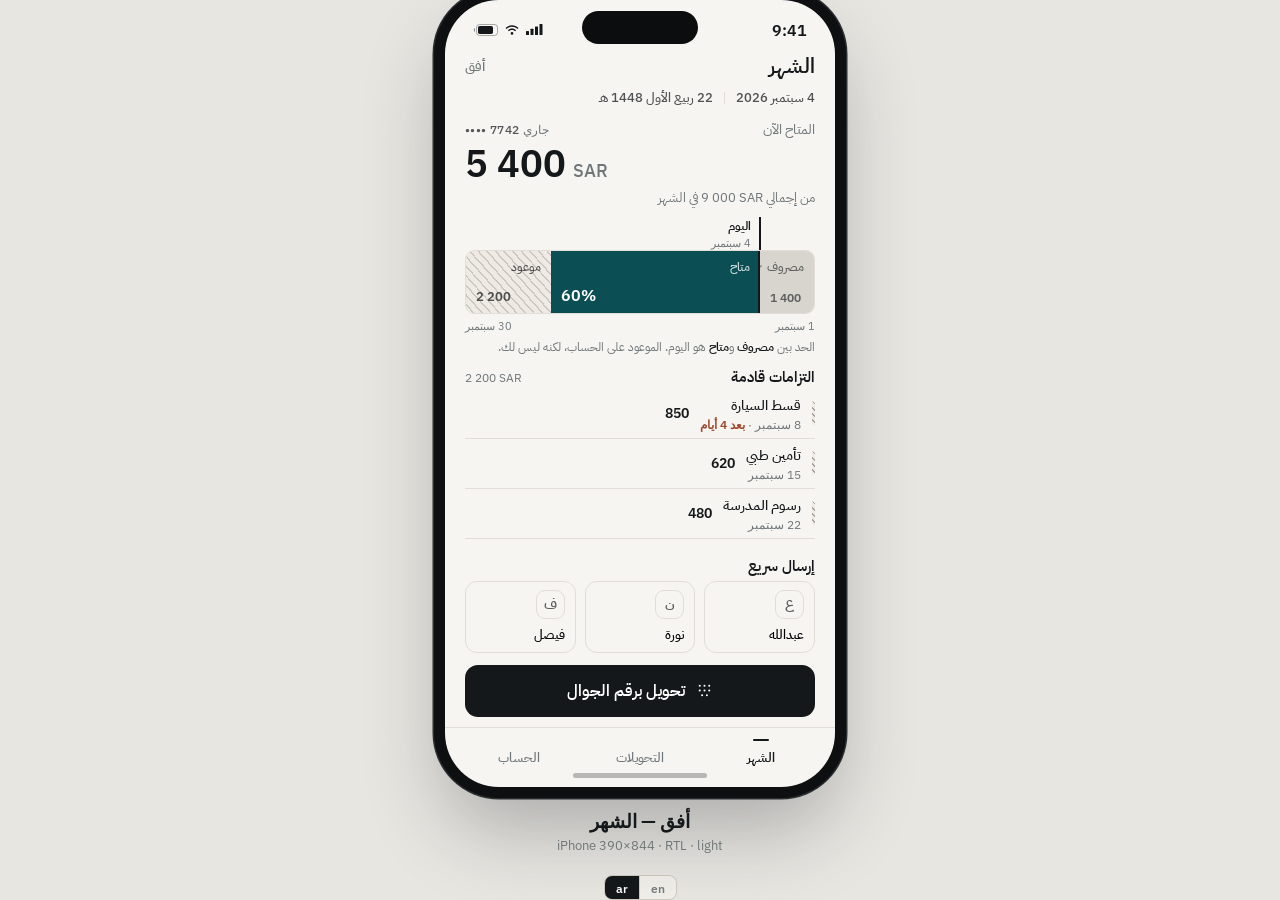
==== index.html @ 6256b0b1 "Fix transfer link and fill in Hijri dates Point the recipient buttons at transfer.html — the previou" ====
<!DOCTYPE html>
<html lang="ar">
<head>
<meta charset="UTF-8" />
<meta name="viewport" content="width=device-width, initial-scale=1.0" />
<title>أفق — الشهر</title>
<link rel="preconnect" href="https://fonts.googleapis.com" />
<link rel="preconnect" href="https://fonts.gstatic.com" crossorigin />
<link href="https://fonts.googleapis.com/css2?family=IBM+Plex+Sans+Arabic:wght@400;500;600;700&family=IBM+Plex+Sans:wght@400;500;600;700&display=swap" rel="stylesheet" />
<style>
  :root{--paper:#F7F5F1;--ink:#14181A;--muted:#6E7679;--avail:#0B4F55;--line:#E2DED7;--clay:#9C4A2F;--spent:#D8D5CF;--promised:#EFEBE4}
  /* --avail alternates: olive #4C5622 · oxblood #6E2438 */
  *{margin:0;padding:0;box-sizing:border-box}
  html,body{height:100%}
  body{font-family:'IBM Plex Sans Arabic','IBM Plex Sans',sans-serif;letter-spacing:0;-webkit-font-smoothing:antialiased;background:#E8E6E1;display:flex;align-items:center;justify-content:center;gap:22px;flex-direction:column;overflow:hidden}
  button{font-family:inherit;letter-spacing:0;cursor:pointer}
  .num{font-family:'IBM Plex Sans','IBM Plex Sans Arabic',sans-serif;font-variant-numeric:tabular-nums lining-nums;font-feature-settings:"tnum" 1,"lnum" 1}
  .ltr{direction:ltr;unicode-bidi:isolate}
  .cap{display:flex;flex-direction:column;align-items:center;gap:4px}
  .cap-a{font-size:19px;font-weight:600;color:var(--ink);font-family:'IBM Plex Sans',sans-serif}
  .cap-b{font-family:'IBM Plex Sans',sans-serif;font-size:12.5px;color:#78807F}

  /* frame */
  .frame{width:390px;height:844px;border-radius:54px;background:var(--paper);color:var(--ink);position:relative;overflow:hidden;display:flex;flex-direction:column;box-shadow:0 0 0 11px #0d0f11,0 0 0 12.5px #2b2f31,0 40px 80px rgba(30,34,40,.30)}
  .frame[dir=ltr]{font-family:'IBM Plex Sans','IBM Plex Sans Arabic',sans-serif}
  .island{position:absolute;top:11px;left:50%;transform:translateX(-50%);width:116px;height:33px;border-radius:20px;background:#0b0d0e;z-index:30}
  .status{display:flex;align-items:center;justify-content:space-between;padding:15px 28px 0;flex-shrink:0;height:44px}
  .status .t{font-family:'IBM Plex Sans',sans-serif;font-size:15.5px;font-weight:600;font-variant-numeric:tabular-nums}
  .status .ic{display:flex;align-items:center;gap:6px}
  .home{position:absolute;bottom:9px;left:50%;transform:translateX(-50%);width:134px;height:5px;border-radius:99px;background:rgba(20,24,26,.28);z-index:25}
  .body{flex:1;display:flex;flex-direction:column;padding:4px 20px 10px;min-height:0}

  /* header */
  .head{display:flex;align-items:center;justify-content:space-between;padding-top:2px}
  .h-title{font-size:21px;font-weight:600}
  .h-mark{font-size:13.5px;font-weight:500;color:var(--muted)}
  .dates{display:flex;align-items:center;gap:11px;margin-top:6px}
  .dates span{font-size:13px;font-weight:500;color:rgba(20,24,26,.74)}
  .dates i{width:1px;height:12px;background:var(--line);display:block}

  /* hero */
  .hero{margin-top:12px}
  .hero-top{display:flex;align-items:baseline;justify-content:space-between;gap:12px}
  .hero-l{font-size:13.5px;color:var(--muted)}
  .acct{font-family:'IBM Plex Sans',sans-serif;font-size:12px;font-weight:500;color:var(--muted);white-space:nowrap}
  .acct b{font-weight:500;color:rgba(20,24,26,.72);letter-spacing:.4px}
  .hero-amt{display:flex;align-items:baseline;gap:7px;margin-top:4px}
  .hero-amt .v{font-size:38px;font-weight:600;line-height:1.02}
  .hero-amt .c{font-size:18px;font-weight:500;color:var(--muted)}
  .hero-sub{font-size:12.5px;color:var(--muted);margin-top:4px}

  /* horizon */
  .horizon{margin-top:9px;position:relative}
  .flagrow{display:flex;min-height:34px}
  .flagcell{width:15.5556%;position:relative}
  .flag{position:absolute;inset-inline-start:100%;bottom:0;white-space:nowrap;padding-inline-start:8px;border-inline-start:2px solid var(--ink);display:flex;flex-direction:column;gap:1px;align-items:flex-start}
  .flag b{font-size:12px;font-weight:600}
  .flag em{font-family:'IBM Plex Sans',sans-serif;font-style:normal;font-size:11px;color:var(--muted)}
  .bar{display:flex;height:64px;border-radius:9px;overflow:hidden;position:relative;border:1px solid var(--line)}
  .seg{display:flex;flex-direction:column;justify-content:space-between;padding:8px 10px;position:relative;transition:filter .16s ease;cursor:pointer}
  .seg .w{font-size:11.5px;font-weight:500;white-space:nowrap;display:flex;align-items:center;gap:5px}
  .seg .a{font-size:13px;font-weight:600;white-space:nowrap}
  .s-spent{width:15.5556%;background:var(--spent);color:rgba(20,24,26,.62)}
  .s-spent .a{font-size:12px}
  .s-free{width:60%;background:var(--avail);color:#fff}
  .s-free .w{color:rgba(255,255,255,.82)}
  .s-free .a{font-size:16px;font-weight:600}
  .s-prom{width:24.4444%;background:var(--promised);color:rgba(20,24,26,.72);background-image:repeating-linear-gradient(48deg,transparent 0 5px,rgba(20,24,26,.17) 5px 6.4px)}
  .seam{position:absolute;top:0;bottom:0;width:2px;background:var(--ink);z-index:4}
  .seg.dim{filter:saturate(.55) opacity(.5)}
  .caret{width:9px;height:9px;flex-shrink:0;opacity:.65}
  .scale{display:flex;justify-content:space-between;margin-top:5px}
  .scale span{font-family:'IBM Plex Sans',sans-serif;font-size:11px;color:var(--muted)}
  .note{font-size:12px;color:var(--muted);margin-top:6px;min-height:16px;line-height:1.4}
  .note b{font-weight:600;color:var(--ink)}

  /* list */
  .sec{display:flex;align-items:baseline;justify-content:space-between;margin-top:10px;margin-bottom:1px}
  .sec h2{font-size:15px;font-weight:600}
  .sec .m{font-family:'IBM Plex Sans',sans-serif;font-size:12px;color:var(--muted)}
  .listwrap{flex:1;min-height:0;overflow-y:auto;scrollbar-width:none}
  .listwrap::-webkit-scrollbar{display:none}
  .ob{display:flex;align-items:center;gap:11px;padding:6px 0;border-bottom:1px solid var(--line)}
  .ob:last-child{border-bottom:none}
  .hatch{width:3px;height:24px;flex-shrink:0;border-radius:2px;background:var(--promised);background-image:repeating-linear-gradient(48deg,transparent 0 3px,rgba(20,24,26,.34) 3px 4.2px)}
  .solid{width:3px;height:24px;flex-shrink:0;border-radius:2px;background:#C9C5BE}
  .ob-n{font-size:13.5px;font-weight:500}
  .ob-d{font-family:'IBM Plex Sans',sans-serif;font-size:11.5px;color:var(--muted);margin-top:1px}
  .ob-d .soon{color:var(--clay);font-weight:600}
  .ob-a{margin-inline-start:auto;font-size:14px;font-weight:600}
  .ob-a.past{color:rgba(20,24,26,.55);font-weight:500}

  /* quick send */
  .send{display:flex;gap:9px;margin-top:3px}
  .r{flex:1;border:1px solid var(--line);border-radius:12px;padding:8px 10px;display:flex;flex-direction:column;gap:6px;background:none;text-align:start;transition:border-color .16s ease}
  .r:hover{border-color:#C8C3B9}
  .r .mono{width:29px;height:29px;border-radius:9px;border:1px solid var(--line);display:flex;align-items:center;justify-content:center;font-size:13.5px;font-weight:600;color:rgba(20,24,26,.7)}
  .r .n{font-size:12.5px;font-weight:500;white-space:nowrap;overflow:hidden;text-overflow:ellipsis}

  /* action */
  .act{margin-top:12px;height:52px;flex:0 0 52px;border-radius:13px;background:var(--ink);color:#fff;border:none;font-size:15.5px;font-weight:600;display:flex;align-items:center;justify-content:center;gap:10px;transition:background .16s ease}
  .act:hover{background:#20262a}
  .act:active{background:#0b0d0e}

  /* tab bar — type only, no fills */
  .nav{flex-shrink:0;display:flex;border-top:1px solid var(--line);padding:0 14px 20px}
  .tab{flex:1;background:none;border:none;padding:11px 2px 0;display:flex;flex-direction:column;align-items:center;gap:7px;font-size:12.5px;font-weight:500;color:var(--muted);transition:color .14s ease}
  .tab:hover{color:rgba(20,24,26,.7)}
  .tab .rule{width:16px;height:2px;border-radius:2px;background:transparent}
  .tab.on{color:var(--ink);font-weight:600}
  .tab.on .rule{background:var(--ink)}

  /* lang toggle — outside the frame, never in a screen capture */
  .lang{display:flex;border:1px solid #CFCAC2;border-radius:8px;overflow:hidden;direction:ltr;background:#F1EFEA}
  .lang button{border:none;background:none;padding:5px 11px;font-family:'IBM Plex Sans',sans-serif;font-size:11.5px;font-weight:600;color:#767E7D;transition:background .14s ease,color .14s ease}
  .lang button+button{border-left:1px solid #CFCAC2}
  .lang button.on{background:var(--ink);color:#fff}
</style>
</head>
<body>
  <div class="frame" dir="rtl" id="frame">
    <div class="island"></div>
    <div class="status" id="status"></div>
    <div class="body">
      <div class="head">
        <h1 class="h-title" id="t-title"></h1>
        <span class="h-mark" id="t-mark"></span>
      </div>
      <div class="dates">
        <span class="num" id="t-dg"></span>
        <i></i>
        <span class="num" id="t-dh"></span>
      </div>

      <div class="hero">
        <div class="hero-top">
          <div class="hero-l" id="t-hl"></div>
          <div class="acct" id="t-acct"></div>
        </div>
        <div class="hero-amt ltr"><span class="v num">5 400</span><span class="c">SAR</span></div>
        <div class="hero-sub" id="t-hs"></div>
      </div>

      <div class="horizon">
        <div class="flagrow" id="flagrow">
          <div class="flagcell">
            <div class="flag"><b id="t-today"></b><em class="num" id="t-todayd"></em></div>
          </div>
        </div>
        <div class="bar" id="bar">
          <div class="seg s-spent" data-k="spent">
            <span class="w"><span id="t-s1"></span><svg class="caret" viewBox="0 0 10 10" fill="none" stroke="currentColor" stroke-width="1.6" stroke-linecap="round" stroke-linejoin="round"><path d="M1 3.2 5 7l4-3.8"></path></svg></span>
            <span class="a num ltr">1 400</span>
          </div>
          <div class="seg s-free" data-k="free"><span class="w" id="t-s2"></span><span class="a num ltr">60%</span></div>
          <div class="seg s-prom" data-k="prom"><span class="w" id="t-s3"></span><span class="a num ltr">2 200</span></div>
          <div class="seam" id="seam"></div>
        </div>
        <div class="scale">
          <span class="num" id="t-m1"></span>
          <span class="num" id="t-m2"></span>
        </div>
        <div class="note" id="note"></div>
      </div>

      <div class="sec">
        <h2 id="t-obt"></h2>
        <span class="m ltr" id="t-obtotal"></span>
      </div>
      <div class="listwrap"><div id="obs"></div></div>

      <div class="sec"><h2 id="t-qst"></h2></div>
      <div class="send" id="send"></div>

      <button class="act">
        <svg width="19" height="19" viewBox="0 0 24 24" fill="none"><circle cx="6" cy="6" r="1.3" fill="#fff"></circle><circle cx="12" cy="6" r="1.3" fill="#fff"></circle><circle cx="18" cy="6" r="1.3" fill="#fff"></circle><circle cx="6" cy="12" r="1.3" fill="#fff"></circle><circle cx="12" cy="12" r="1.3" fill="#fff"></circle><circle cx="18" cy="12" r="1.3" fill="#fff"></circle><circle cx="9" cy="18" r="1.3" fill="#fff"></circle><circle cx="15" cy="18" r="1.3" fill="#fff"></circle></svg>
        <span id="t-act"></span>
      </button>
    </div>
    <div class="nav" id="nav"></div>
    <div class="home"></div>
  </div>

  <div class="cap">
    <span class="cap-a" id="cap-a"></span>
    <span class="cap-b" id="cap-b"></span>
  </div>
  <div class="lang">
    <button data-l="ar" class="on">ar</button>
    <button data-l="en">en</button>
  </div>

<script>
  var L={
    ar:{
      dir:'rtl',title:'الشهر',mark:'أفق',
      dg:'4 سبتمبر 2026',dh:'22 ربيع الأول 1448 هـ',
      hl:'المتاح الآن',acct:'جاري <b class="ltr">•••• 7742</b>',
      hs:['من إجمالي ',' في الشهر'],
      s:['مصروف','متاح','موعود'],
      today:'اليوم',todayd:'4 سبتمبر',
      m1:'1 سبتمبر',m2:'30 سبتمبر',
      note:'الحد بين <b>مصروف</b> و<b>متاح</b> هو اليوم. الموعود على الحساب، لكنه ليس لك.',
      drill:{
        spent:'<b>مصروف</b> — <span class="num ltr">1 400 SAR</span> · 16% من الشهر. خلف اليوم، انتهى.',
        free:'<b>متاح</b> — <span class="num ltr">5 400 SAR</span> · 60% من الشهر. هذا وحده لك الآن.',
        prom:'<b>موعود</b> — <span class="num ltr">2 200 SAR</span> · 24% من الشهر. على الحساب، لكنه محسوب لغيرك.'
      },
      obt:'التزامات قادمة',obtotal:'2 200 SAR',
      obs:[['قسط السيارة','8 سبتمبر','بعد 4 أيام','850'],['تأمين طبي','15 سبتمبر','','620'],['رسوم المدرسة','22 سبتمبر','','480'],['اشتراكات','28 سبتمبر','','250']],
      spentT:'ما صُرف حتى الآن',spentTotal:'1 400 SAR',
      spentList:[['نقل','4 سبتمبر','250'],['مطعم','3 سبتمبر','180'],['وقود','3 سبتمبر','145'],['بقالة','2 سبتمبر','320'],['كهرباء','1 سبتمبر','410'],['صيدلية','1 سبتمبر','95']],
      qst:'إرسال سريع',
      send:[['ع','عبدالله','abdullah'],['ن','نورة','noura'],['ف','فيصل','faisal']],
      act:'تحويل برقم الجوال',
      tabs:['الشهر','التحويلات','الحساب'],
      capA:'أفق — الشهر',capB:'iPhone 390×844 · RTL · light'
    },
    en:{
      dir:'ltr',title:'Month',mark:'Ufuq',
      dg:'4 September 2026',dh:'22 Rabi I 1448 AH',
      hl:'Available now',acct:'Current <b class="ltr">•••• 7742</b>',
      hs:['of ',' this month'],
      s:['Spent','Available','Promised'],
      today:'Today',todayd:'4 September',
      m1:'1 September',m2:'30 September',
      note:'The line between <b>Spent</b> and <b>Available</b> is today. Promised sits in the account, but it isn\'t yours.',
      drill:{
        spent:'<b>Spent</b> — <span class="num ltr">1 400 SAR</span> · 16% of the month. Behind today, done.',
        free:'<b>Available</b> — <span class="num ltr">5 400 SAR</span> · 60% of the month. This alone is yours now.',
        prom:'<b>Promised</b> — <span class="num ltr">2 200 SAR</span> · 24% of the month. In the account, spoken for.'
      },
      obt:'Upcoming commitments',obtotal:'2 200 SAR',
      obs:[['Car instalment','8 September','in 4 days','850'],['Health insurance','15 September','','620'],['School fees','22 September','','480'],['Subscriptions','28 September','','250']],
      spentT:'Spent so far',spentTotal:'1 400 SAR',
      spentList:[['Transport','4 September','250'],['Dining','3 September','180'],['Fuel','3 September','145'],['Groceries','2 September','320'],['Electricity','1 September','410'],['Pharmacy','1 September','95']],
      qst:'Quick send',
      send:[['A','Abdullah','abdullah'],['N','Noura','noura'],['F','Faisal','faisal']],
      act:'Transfer by phone number',
      tabs:['Month','Transfers','Account'],
      capA:'Ufuq — Month',capB:'iPhone 390×844 · LTR · light'
    }
  };

  var ICONS='<svg width="18" height="11" viewBox="0 0 18 11"><rect x="0" y="7" width="3" height="4" rx=".6" fill="#14181A"></rect><rect x="4.5" y="4.7" width="3" height="6.3" rx=".6" fill="#14181A"></rect><rect x="9" y="2.4" width="3" height="8.6" rx=".6" fill="#14181A"></rect><rect x="13.5" y="0" width="3" height="11" rx=".6" fill="#14181A"></rect></svg><svg width="16" height="11" viewBox="0 0 16 11"><path d="M8 2.8c2.1 0 4 .8 5.4 2.2l1-1C12.7 2.3 10.5 1.3 8 1.3S3.3 2.3 1.6 4l1 1C4 3.6 5.9 2.8 8 2.8Z" fill="#14181A"></path><path d="M8 6c1.2 0 2.3.5 3.1 1.3l1-1C11 5.2 9.6 4.6 8 4.6s-3 .6-4.1 1.7l1 1C5.7 6.5 6.8 6 8 6Z" fill="#14181A"></path><circle cx="8" cy="9.4" r="1.3" fill="#14181A"></circle></svg>';
  function battery(rtl){
    return rtl
      ? '<svg width="25" height="12" viewBox="0 0 25 12"><rect x="3.5" y=".5" width="21" height="11" rx="3" stroke="#14181A" stroke-opacity=".35" fill="none"></rect><rect x="5" y="2" width="15" height="8" rx="1.8" fill="#14181A"></rect><path d="M2 4v4c-.7-.3-1.2-1-1.2-2S1.3 4.3 2 4Z" fill="#14181A" fill-opacity=".45"></path></svg>'
      : '<svg width="25" height="12" viewBox="0 0 25 12"><rect x=".5" y=".5" width="21" height="11" rx="3" stroke="#14181A" stroke-opacity=".35" fill="none"></rect><rect x="2" y="2" width="15" height="8" rx="1.8" fill="#14181A"></rect><path d="M23 4v4c.7-.3 1.2-1 1.2-2S23.7 4.3 23 4Z" fill="#14181A" fill-opacity=".45"></path></svg>';
  }

  var cur=null,lang='ar';
  function set(id,v){document.getElementById(id).textContent=v}
  function html(id,v){document.getElementById(id).innerHTML=v}

  function commitments(){
    var d=L[lang];
    set('t-obt',d.obt);set('t-obtotal',d.obtotal);
    document.getElementById('obs').innerHTML=d.obs.map(function(o){
      return '<div class="ob"><span class="hatch"></span><div><div class="ob-n">'+o[0]+'</div>'+
        '<div class="ob-d"><span>'+o[1]+'</span>'+(o[2]?' · <span class="soon">'+o[2]+'</span>':'')+'</div></div>'+
        '<span class="ob-a num ltr">'+o[3]+'</span></div>';
    }).join('');
  }
  function spentHistory(){
    var d=L[lang];
    set('t-obt',d.spentT);set('t-obtotal',d.spentTotal);
    document.getElementById('obs').innerHTML=d.spentList.map(function(o){
      return '<div class="ob"><span class="solid"></span><div><div class="ob-n">'+o[0]+'</div>'+
        '<div class="ob-d">'+o[1]+'</div></div>'+
        '<span class="ob-a past num ltr">'+o[2]+'</span></div>';
    }).join('');
  }

  function render(k){
    lang=k;var d=L[k],rtl=d.dir==='rtl';
    var f=document.getElementById('frame');
    f.setAttribute('dir',d.dir);
    document.documentElement.setAttribute('lang',k);

    document.getElementById('status').innerHTML=
      '<span class="t">9:41</span><div class="ic">'+ICONS+battery(rtl)+'</div>';

    set('t-title',d.title);set('t-mark',d.mark);
    set('t-dg',d.dg);set('t-dh',d.dh);
    set('t-hl',d.hl);html('t-acct',d.acct);
    html('t-hs',d.hs[0]+'<span class="num ltr">9 000 SAR</span>'+d.hs[1]);
    set('t-s1',d.s[0]);set('t-s2',d.s[1]);set('t-s3',d.s[2]);
    set('t-today',d.today);set('t-todayd',d.todayd);
    set('t-m1',d.m1);set('t-m2',d.m2);
    set('t-qst',d.qst);set('t-act',d.act);
    set('cap-a',d.capA);set('cap-b',d.capB);

    var seam=document.getElementById('seam');
    seam.style.right=rtl?'15.5556%':'auto';
    seam.style.left=rtl?'auto':'15.5556%';

    document.getElementById('send').innerHTML=d.send.map(function(s){
      return '<button class="r" data-r="'+s[2]+'"><span class="mono">'+s[0]+'</span><span class="n">'+s[1]+'</span></button>';
    }).join('');
    /* the key travels, the person's data does not: no name or number in the URL */
    [].slice.call(document.querySelectorAll('#send .r')).forEach(function(b){
      b.onclick=function(){
        location.href='transfer.html?r='+encodeURIComponent(b.dataset.r)+'&lang='+lang;
      };
    });

    document.getElementById('nav').innerHTML=d.tabs.map(function(t,i){
      return '<button class="tab'+(i===0?' on':'')+'"><span class="rule"></span>'+t+'</button>';
    }).join('');

    cur=null;
    html('note',d.note);
    commitments();
    bindSegs();
  }

  function bindSegs(){
    var segs=[].slice.call(document.querySelectorAll('.seg'));
    segs.forEach(function(s){
      s.onclick=function(){
        var k=s.dataset.k;
        if(cur===k){
          cur=null;html('note',L[lang].note);
          segs.forEach(function(x){x.classList.remove('dim')});
          commitments();
          return;
        }
        cur=k;html('note',L[lang].drill[k]);
        segs.forEach(function(x){x.classList.toggle('dim',x!==s)});
        if(k==='spent'){spentHistory()}else{commitments()}
      };
    });
  }

  [].slice.call(document.querySelectorAll('.lang button')).forEach(function(b){
    b.addEventListener('click',function(){
      document.querySelectorAll('.lang button').forEach(function(x){x.classList.remove('on')});
      b.classList.add('on');
      render(b.dataset.l);
    });
  });

  render('ar');
</script>
</body>
</html>
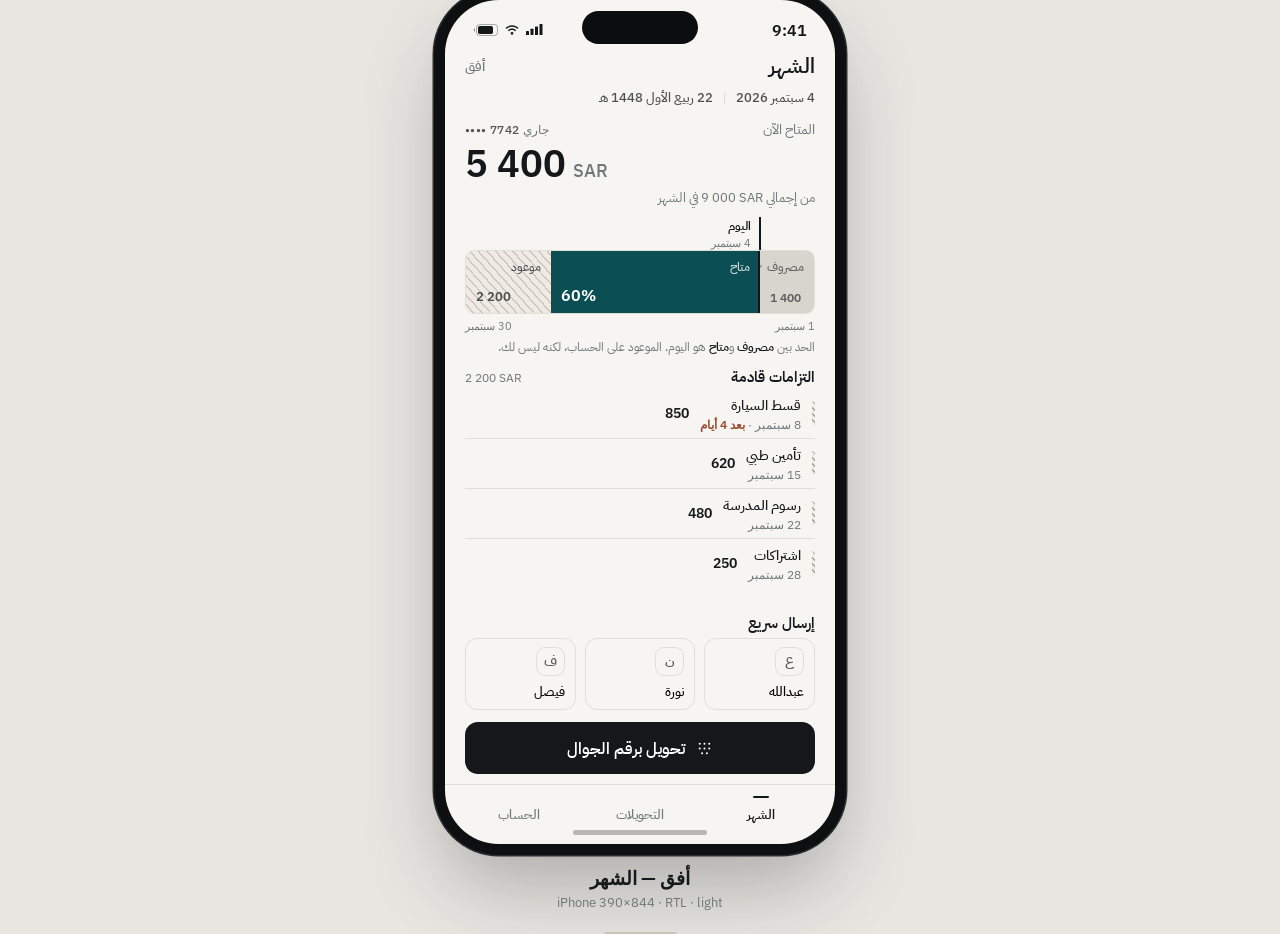
==== commit ca90b8a7: "Keep the frame from collapsing on short viewports The frame carried height:844px but no flex-shrink:" ====
--- a/index.html
+++ b/index.html
@@ -12,7 +12,7 @@
   /* --avail alternates: olive #4C5622 · oxblood #6E2438 */
   *{margin:0;padding:0;box-sizing:border-box}
   html,body{height:100%}
-  body{font-family:'IBM Plex Sans Arabic','IBM Plex Sans',sans-serif;letter-spacing:0;-webkit-font-smoothing:antialiased;background:#E8E6E1;display:flex;align-items:center;justify-content:center;gap:22px;flex-direction:column;overflow:hidden}
+  body{font-family:'IBM Plex Sans Arabic','IBM Plex Sans',sans-serif;letter-spacing:0;-webkit-font-smoothing:antialiased;background:#E8E6E1;display:flex;align-items:center;justify-content:center;justify-content:safe center;gap:22px;flex-direction:column;overflow:auto}
   button{font-family:inherit;letter-spacing:0;cursor:pointer}
   .num{font-family:'IBM Plex Sans','IBM Plex Sans Arabic',sans-serif;font-variant-numeric:tabular-nums lining-nums;font-feature-settings:"tnum" 1,"lnum" 1}
   .ltr{direction:ltr;unicode-bidi:isolate}
@@ -21,7 +21,7 @@
   .cap-b{font-family:'IBM Plex Sans',sans-serif;font-size:12.5px;color:#78807F}
 
   /* frame */
-  .frame{width:390px;height:844px;border-radius:54px;background:var(--paper);color:var(--ink);position:relative;overflow:hidden;display:flex;flex-direction:column;box-shadow:0 0 0 11px #0d0f11,0 0 0 12.5px #2b2f31,0 40px 80px rgba(30,34,40,.30)}
+  .frame{width:390px;height:844px;flex-shrink:0;border-radius:54px;background:var(--paper);color:var(--ink);position:relative;overflow:hidden;display:flex;flex-direction:column;box-shadow:0 0 0 11px #0d0f11,0 0 0 12.5px #2b2f31,0 40px 80px rgba(30,34,40,.30)}
   .frame[dir=ltr]{font-family:'IBM Plex Sans','IBM Plex Sans Arabic',sans-serif}
   .island{position:absolute;top:11px;left:50%;transform:translateX(-50%);width:116px;height:33px;border-radius:20px;background:#0b0d0e;z-index:30}
   .status{display:flex;align-items:center;justify-content:space-between;padding:15px 28px 0;flex-shrink:0;height:44px}
@@ -115,6 +115,18 @@
   .lang button{border:none;background:none;padding:5px 11px;font-family:'IBM Plex Sans',sans-serif;font-size:11.5px;font-weight:600;color:#767E7D;transition:background .14s ease,color .14s ease}
   .lang button+button{border-left:1px solid #CFCAC2}
   .lang button.on{background:var(--ink);color:#fff}
+
+  /* narrow screens: the frame stops being a mockup and becomes the app.
+     Full bleed, natural page scroll, and the flexible box keeps its content
+     height instead of collapsing — the frame grows, the content never spills. */
+  @media (max-width:480px){
+    body{display:block;gap:0;padding:0;background:var(--paper);overflow:auto}
+    .frame{width:100%;height:auto;min-height:100vh;min-height:100dvh;border-radius:0;box-shadow:none}
+    .island,.home,.cap{display:none}
+    .status{padding-top:8px}
+    .listwrap{flex:1 0 auto;min-height:0;overflow:visible}
+    .lang{display:flex;justify-content:center;align-items:center;gap:6px;padding:9px 6px;background:var(--paper);border-top:1px solid var(--line);border-radius:0;border-inline:none}
+  }
 </style>
 </head>
 <body>
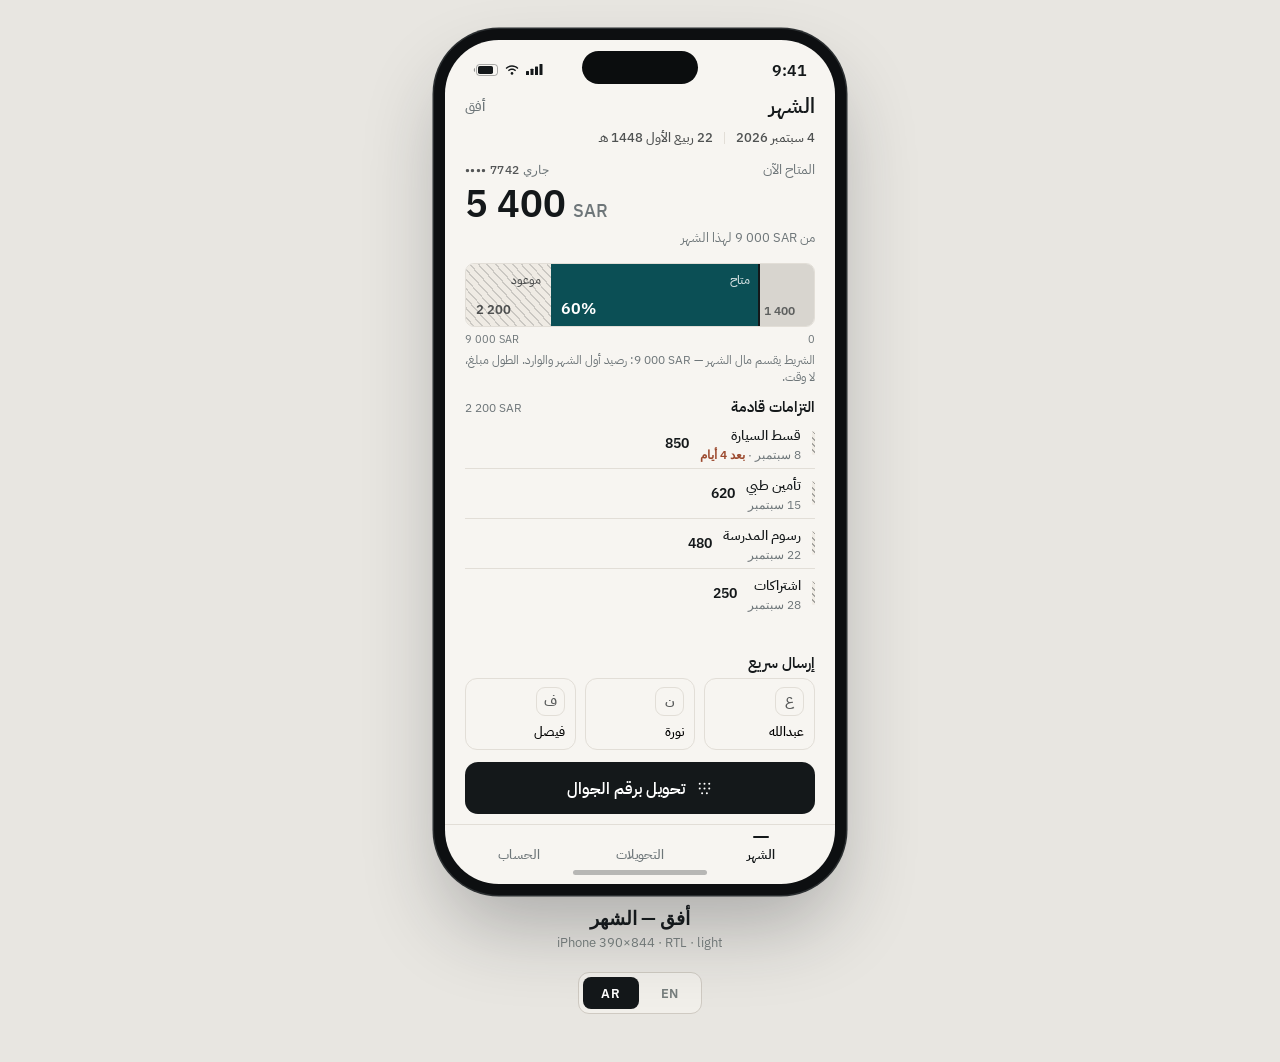
==== commit c12a0211: "Make the bar money, and the mockup shell hold its shape The bar was drawn from money but labelled as" ====
--- a/index.html
+++ b/index.html
@@ -7,22 +7,18 @@
 <link rel="preconnect" href="https://fonts.googleapis.com" />
 <link rel="preconnect" href="https://fonts.gstatic.com" crossorigin />
 <link href="https://fonts.googleapis.com/css2?family=IBM+Plex+Sans+Arabic:wght@400;500;600;700&family=IBM+Plex+Sans:wght@400;500;600;700&display=swap" rel="stylesheet" />
+<link rel="stylesheet" href="shell.css" />
 <style>
   :root{--paper:#F7F5F1;--ink:#14181A;--muted:#6E7679;--avail:#0B4F55;--line:#E2DED7;--clay:#9C4A2F;--spent:#D8D5CF;--promised:#EFEBE4}
   /* --avail alternates: olive #4C5622 · oxblood #6E2438 */
   *{margin:0;padding:0;box-sizing:border-box}
-  html,body{height:100%}
-  body{font-family:'IBM Plex Sans Arabic','IBM Plex Sans',sans-serif;letter-spacing:0;-webkit-font-smoothing:antialiased;background:#E8E6E1;display:flex;align-items:center;justify-content:center;justify-content:safe center;gap:22px;flex-direction:column;overflow:auto}
+  body{font-family:'IBM Plex Sans Arabic','IBM Plex Sans',sans-serif;letter-spacing:0;-webkit-font-smoothing:antialiased}
   button{font-family:inherit;letter-spacing:0;cursor:pointer}
   .num{font-family:'IBM Plex Sans','IBM Plex Sans Arabic',sans-serif;font-variant-numeric:tabular-nums lining-nums;font-feature-settings:"tnum" 1,"lnum" 1}
   .ltr{direction:ltr;unicode-bidi:isolate}
-  .cap{display:flex;flex-direction:column;align-items:center;gap:4px}
-  .cap-a{font-size:19px;font-weight:600;color:var(--ink);font-family:'IBM Plex Sans',sans-serif}
-  .cap-b{font-family:'IBM Plex Sans',sans-serif;font-size:12.5px;color:#78807F}
-
-  /* frame */
-  .frame{width:390px;height:844px;flex-shrink:0;border-radius:54px;background:var(--paper);color:var(--ink);position:relative;overflow:hidden;display:flex;flex-direction:column;box-shadow:0 0 0 11px #0d0f11,0 0 0 12.5px #2b2f31,0 40px 80px rgba(30,34,40,.30)}
-  .frame[dir=ltr]{font-family:'IBM Plex Sans','IBM Plex Sans Arabic',sans-serif}
+
+  /* the phone frame, its caption and the language switcher live in shell.css,
+     shared with the transfer screen so both compose and scroll alike */
   .island{position:absolute;top:11px;left:50%;transform:translateX(-50%);width:116px;height:33px;border-radius:20px;background:#0b0d0e;z-index:30}
   .status{display:flex;align-items:center;justify-content:space-between;padding:15px 28px 0;flex-shrink:0;height:44px}
   .status .t{font-family:'IBM Plex Sans',sans-serif;font-size:15.5px;font-weight:600;font-variant-numeric:tabular-nums}
@@ -49,23 +45,29 @@
   .hero-amt .c{font-size:18px;font-weight:500;color:var(--muted)}
   .hero-sub{font-size:12.5px;color:var(--muted);margin-top:4px}
 
-  /* horizon */
-  .horizon{margin-top:9px;position:relative}
-  .flagrow{display:flex;min-height:34px}
-  .flagcell{width:15.5556%;position:relative}
-  .flag{position:absolute;inset-inline-start:100%;bottom:0;white-space:nowrap;padding-inline-start:8px;border-inline-start:2px solid var(--ink);display:flex;flex-direction:column;gap:1px;align-items:flex-start}
-  .flag b{font-size:12px;font-weight:600}
-  .flag em{font-family:'IBM Plex Sans',sans-serif;font-style:normal;font-size:11px;color:var(--muted)}
+  /* horizon — a money bar. Widths are shares of the month's money and nothing
+     else; the seam is the edge of what has already gone, not a date. */
+  .horizon{margin-top:16px;position:relative}
   .bar{display:flex;height:64px;border-radius:9px;overflow:hidden;position:relative;border:1px solid var(--line)}
-  .seg{display:flex;flex-direction:column;justify-content:space-between;padding:8px 10px;position:relative;transition:filter .16s ease;cursor:pointer}
-  .seg .w{font-size:11.5px;font-weight:500;white-space:nowrap;display:flex;align-items:center;gap:5px}
-  .seg .a{font-size:13px;font-weight:600;white-space:nowrap}
-  .s-spent{width:15.5556%;background:var(--spent);color:rgba(20,24,26,.62)}
+  /* no inline padding and no automatic minimum on the segment itself, so its
+     box is exactly its share: 0 SAR is 0 px, and the row never overflows and
+     shrinks the slices away from their true proportions */
+  .seg{display:flex;flex-direction:column;justify-content:space-between;padding:8px 0;min-width:0;overflow:hidden;position:relative;transition:filter .16s ease;cursor:pointer}
+  .seg .w{font-size:11.5px;font-weight:500;white-space:nowrap;display:flex;align-items:center;gap:5px;padding-inline:10px}
+  .seg .a{font-size:13px;font-weight:600;white-space:nowrap;padding-inline:10px}
+  /* narrow but not blind: the label goes, the sum stays */
+  .seg.mute .w,.seg.mute .a{display:none}
+  .seg.amt-only .w{display:none}
+  .seg.amt-only{justify-content:flex-end}
+  .s-spent{background:var(--spent);color:rgba(20,24,26,.62)}
+  /* the narrowest slice by construction, and flush against the bar's rounded
+     end — a tighter inset keeps its sum readable instead of blank */
+  .s-spent .w,.s-spent .a{padding-inline:4px}
   .s-spent .a{font-size:12px}
-  .s-free{width:60%;background:var(--avail);color:#fff}
+  .s-free{background:var(--avail);color:#fff}
   .s-free .w{color:rgba(255,255,255,.82)}
   .s-free .a{font-size:16px;font-weight:600}
-  .s-prom{width:24.4444%;background:var(--promised);color:rgba(20,24,26,.72);background-image:repeating-linear-gradient(48deg,transparent 0 5px,rgba(20,24,26,.17) 5px 6.4px)}
+  .s-prom{background:var(--promised);color:rgba(20,24,26,.72);background-image:repeating-linear-gradient(48deg,transparent 0 5px,rgba(20,24,26,.17) 5px 6.4px)}
   .seam{position:absolute;top:0;bottom:0;width:2px;background:var(--ink);z-index:4}
   .seg.dim{filter:saturate(.55) opacity(.5)}
   .caret{width:9px;height:9px;flex-shrink:0;opacity:.65}
@@ -110,22 +112,9 @@
   .tab.on{color:var(--ink);font-weight:600}
   .tab.on .rule{background:var(--ink)}
 
-  /* lang toggle — outside the frame, never in a screen capture */
-  .lang{display:flex;border:1px solid #CFCAC2;border-radius:8px;overflow:hidden;direction:ltr;background:#F1EFEA}
-  .lang button{border:none;background:none;padding:5px 11px;font-family:'IBM Plex Sans',sans-serif;font-size:11.5px;font-weight:600;color:#767E7D;transition:background .14s ease,color .14s ease}
-  .lang button+button{border-left:1px solid #CFCAC2}
-  .lang button.on{background:var(--ink);color:#fff}
-
-  /* narrow screens: the frame stops being a mockup and becomes the app.
-     Full bleed, natural page scroll, and the flexible box keeps its content
-     height instead of collapsing — the frame grows, the content never spills. */
   @media (max-width:480px){
-    body{display:block;gap:0;padding:0;background:var(--paper);overflow:auto}
-    .frame{width:100%;height:auto;min-height:100vh;min-height:100dvh;border-radius:0;box-shadow:none}
-    .island,.home,.cap{display:none}
     .status{padding-top:8px}
     .listwrap{flex:1 0 auto;min-height:0;overflow:visible}
-    .lang{display:flex;justify-content:center;align-items:center;gap:6px;padding:9px 6px;background:var(--paper);border-top:1px solid var(--line);border-radius:0;border-inline:none}
   }
 </style>
 </head>
@@ -149,28 +138,24 @@
           <div class="hero-l" id="t-hl"></div>
           <div class="acct" id="t-acct"></div>
         </div>
-        <div class="hero-amt ltr"><span class="v num">5 400</span><span class="c">SAR</span></div>
+        <div class="hero-amt ltr"><span class="v num" id="t-hv"></span><span class="c">SAR</span></div>
         <div class="hero-sub" id="t-hs"></div>
       </div>
 
       <div class="horizon">
-        <div class="flagrow" id="flagrow">
-          <div class="flagcell">
-            <div class="flag"><b id="t-today"></b><em class="num" id="t-todayd"></em></div>
+        <div class="bar" id="bar">
+          <div class="seg s-spent" id="g-spent" data-k="spent">
+            <span class="w"><span id="t-s1"></span><svg class="caret" viewBox="0 0 10 10" fill="none" stroke="currentColor" stroke-width="1.6" stroke-linecap="round" stroke-linejoin="round"><path d="M1 3.2 5 7l4-3.8"></path></svg></span>
+            <span class="a num ltr" id="v-spent"></span>
           </div>
-        </div>
-        <div class="bar" id="bar">
-          <div class="seg s-spent" data-k="spent">
-            <span class="w"><span id="t-s1"></span><svg class="caret" viewBox="0 0 10 10" fill="none" stroke="currentColor" stroke-width="1.6" stroke-linecap="round" stroke-linejoin="round"><path d="M1 3.2 5 7l4-3.8"></path></svg></span>
-            <span class="a num ltr">1 400</span>
-          </div>
-          <div class="seg s-free" data-k="free"><span class="w" id="t-s2"></span><span class="a num ltr">60%</span></div>
-          <div class="seg s-prom" data-k="prom"><span class="w" id="t-s3"></span><span class="a num ltr">2 200</span></div>
+          <div class="seg s-free" id="g-free" data-k="free"><span class="w" id="t-s2"></span><span class="a num ltr" id="v-free"></span></div>
+          <div class="seg s-prom" id="g-prom" data-k="prom"><span class="w" id="t-s3"></span><span class="a num ltr" id="v-prom"></span></div>
           <div class="seam" id="seam"></div>
         </div>
+        <!-- the ends of the axis are money, so the bar states its own unit -->
         <div class="scale">
-          <span class="num" id="t-m1"></span>
-          <span class="num" id="t-m2"></span>
+          <span class="num ltr" id="t-ax0"></span>
+          <span class="num ltr" id="t-ax1"></span>
         </div>
         <div class="note" id="note"></div>
       </div>
@@ -197,57 +182,57 @@
     <span class="cap-a" id="cap-a"></span>
     <span class="cap-b" id="cap-b"></span>
   </div>
-  <div class="lang">
-    <button data-l="ar" class="on">ar</button>
-    <button data-l="en">en</button>
+  <div class="ctl">
+    <div class="lang" role="group" aria-label="Language">
+      <button type="button" data-l="ar">AR</button>
+      <button type="button" data-l="en">EN</button>
+    </div>
   </div>
 
+<script src="model.js"></script>
 <script>
+  /* every sum and every share comes from MONTH; the dictionaries below carry
+     wording only, so the two screens cannot disagree about the money */
+  var SH={spent:pct(MONTH.spent).toFixed(0),free:pct(MONTH.free).toFixed(0),prom:pct(MONTH.promised).toFixed(0)};
+  function n(v){return '<span class="num ltr">'+v+'</span>'}
+
   var L={
     ar:{
       dir:'rtl',title:'الشهر',mark:'أفق',
-      dg:'4 سبتمبر 2026',dh:'22 ربيع الأول 1448 هـ',
-      hl:'المتاح الآن',acct:'جاري <b class="ltr">•••• 7742</b>',
-      hs:['من إجمالي ',' في الشهر'],
+      hl:'المتاح الآن',acct:'جاري <b class="ltr">'+MONTH.account+'</b>',
+      hs:['من ',' لهذا الشهر'],
       s:['مصروف','متاح','موعود'],
-      today:'اليوم',todayd:'4 سبتمبر',
-      m1:'1 سبتمبر',m2:'30 سبتمبر',
-      note:'الحد بين <b>مصروف</b> و<b>متاح</b> هو اليوم. الموعود على الحساب، لكنه ليس لك.',
+      note:'الشريط يقسم مال الشهر — '+n(money(MONTH.total))+': رصيد أول الشهر والوارد. الطول مبلغ، لا وقت.',
       drill:{
-        spent:'<b>مصروف</b> — <span class="num ltr">1 400 SAR</span> · 16% من الشهر. خلف اليوم، انتهى.',
-        free:'<b>متاح</b> — <span class="num ltr">5 400 SAR</span> · 60% من الشهر. هذا وحده لك الآن.',
-        prom:'<b>موعود</b> — <span class="num ltr">2 200 SAR</span> · 24% من الشهر. على الحساب، لكنه محسوب لغيرك.'
+        spent:'<b>مصروف</b> — '+n(money(MONTH.spent))+' · '+SH.spent+'% من مال الشهر. خرج من الحساب.',
+        free:'<b>متاح</b> — '+n(money(MONTH.free))+' · '+SH.free+'% من مال الشهر. هذا وحده لك الآن.',
+        prom:'<b>موعود</b> — '+n(money(MONTH.promised))+' · '+SH.prom+'% من مال الشهر. على الحساب، لكنه محسوب لغيرك. المواعيد في القائمة أدناه.'
       },
-      obt:'التزامات قادمة',obtotal:'2 200 SAR',
-      obs:[['قسط السيارة','8 سبتمبر','بعد 4 أيام','850'],['تأمين طبي','15 سبتمبر','','620'],['رسوم المدرسة','22 سبتمبر','','480'],['اشتراكات','28 سبتمبر','','250']],
-      spentT:'ما صُرف حتى الآن',spentTotal:'1 400 SAR',
-      spentList:[['نقل','4 سبتمبر','250'],['مطعم','3 سبتمبر','180'],['وقود','3 سبتمبر','145'],['بقالة','2 سبتمبر','320'],['كهرباء','1 سبتمبر','410'],['صيدلية','1 سبتمبر','95']],
+      obt:'التزامات قادمة',
+      obs:[['قسط السيارة','8 سبتمبر','بعد 4 أيام'],['تأمين طبي','15 سبتمبر',''],['رسوم المدرسة','22 سبتمبر',''],['اشتراكات','28 سبتمبر','']],
+      spentT:'ما صُرف حتى الآن',
+      spentList:[['نقل','4 سبتمبر'],['مطعم','3 سبتمبر'],['وقود','3 سبتمبر'],['بقالة','2 سبتمبر'],['كهرباء','1 سبتمبر'],['صيدلية','1 سبتمبر']],
       qst:'إرسال سريع',
-      send:[['ع','عبدالله','abdullah'],['ن','نورة','noura'],['ف','فيصل','faisal']],
       act:'تحويل برقم الجوال',
       tabs:['الشهر','التحويلات','الحساب'],
       capA:'أفق — الشهر',capB:'iPhone 390×844 · RTL · light'
     },
     en:{
       dir:'ltr',title:'Month',mark:'Ufuq',
-      dg:'4 September 2026',dh:'22 Rabi I 1448 AH',
-      hl:'Available now',acct:'Current <b class="ltr">•••• 7742</b>',
-      hs:['of ',' this month'],
+      hl:'Available now',acct:'Current <b class="ltr">'+MONTH.account+'</b>',
+      hs:['of ',' for this month'],
       s:['Spent','Available','Promised'],
-      today:'Today',todayd:'4 September',
-      m1:'1 September',m2:'30 September',
-      note:'The line between <b>Spent</b> and <b>Available</b> is today. Promised sits in the account, but it isn\'t yours.',
+      note:'The bar splits the month\'s money — '+n(money(MONTH.total))+': opening balance plus what came in. Length is an amount, not time.',
       drill:{
-        spent:'<b>Spent</b> — <span class="num ltr">1 400 SAR</span> · 16% of the month. Behind today, done.',
-        free:'<b>Available</b> — <span class="num ltr">5 400 SAR</span> · 60% of the month. This alone is yours now.',
-        prom:'<b>Promised</b> — <span class="num ltr">2 200 SAR</span> · 24% of the month. In the account, spoken for.'
+        spent:'<b>Spent</b> — '+n(money(MONTH.spent))+' · '+SH.spent+'% of the month\'s money. Already out of the account.',
+        free:'<b>Available</b> — '+n(money(MONTH.free))+' · '+SH.free+'% of the month\'s money. This alone is yours now.',
+        prom:'<b>Promised</b> — '+n(money(MONTH.promised))+' · '+SH.prom+'% of the month\'s money. In the account, spoken for. Due dates are in the list below.'
       },
-      obt:'Upcoming commitments',obtotal:'2 200 SAR',
-      obs:[['Car instalment','8 September','in 4 days','850'],['Health insurance','15 September','','620'],['School fees','22 September','','480'],['Subscriptions','28 September','','250']],
-      spentT:'Spent so far',spentTotal:'1 400 SAR',
-      spentList:[['Transport','4 September','250'],['Dining','3 September','180'],['Fuel','3 September','145'],['Groceries','2 September','320'],['Electricity','1 September','410'],['Pharmacy','1 September','95']],
+      obt:'Upcoming commitments',
+      obs:[['Car instalment','8 September','in 4 days'],['Health insurance','15 September',''],['School fees','22 September',''],['Subscriptions','28 September','']],
+      spentT:'Spent so far',
+      spentList:[['Transport','4 September'],['Dining','3 September'],['Fuel','3 September'],['Groceries','2 September'],['Electricity','1 September'],['Pharmacy','1 September']],
       qst:'Quick send',
-      send:[['A','Abdullah','abdullah'],['N','Noura','noura'],['F','Faisal','faisal']],
       act:'Transfer by phone number',
       tabs:['Month','Transfers','Account'],
       capA:'Ufuq — Month',capB:'iPhone 390×844 · LTR · light'
@@ -261,28 +246,64 @@
       : '<svg width="25" height="12" viewBox="0 0 25 12"><rect x=".5" y=".5" width="21" height="11" rx="3" stroke="#14181A" stroke-opacity=".35" fill="none"></rect><rect x="2" y="2" width="15" height="8" rx="1.8" fill="#14181A"></rect><path d="M23 4v4c.7-.3 1.2-1 1.2-2S23.7 4.3 23 4Z" fill="#14181A" fill-opacity=".45"></path></svg>';
   }
 
-  var cur=null,lang='ar';
+  /* The language travels in the URL so it survives a transfer and the way
+     back, and ?debug=1 travels with it so a demo session stays in demo mode.
+     Nothing else is ever put in the address bar. */
+  var QP=new URLSearchParams(location.search);
+  var DEBUG=QP.get('debug')==='1';
+  var cur=null,lang=(QP.get('lang')==='en')?'en':'ar';
+  function trail(){return '&lang='+lang+(DEBUG?'&debug=1':'')}
+
   function set(id,v){document.getElementById(id).textContent=v}
   function html(id,v){document.getElementById(id).innerHTML=v}
 
+  /* the label comes from the dictionary, the sum from MONTH, paired by index */
   function commitments(){
     var d=L[lang];
-    set('t-obt',d.obt);set('t-obtotal',d.obtotal);
-    document.getElementById('obs').innerHTML=d.obs.map(function(o){
+    set('t-obt',d.obt);set('t-obtotal',money(MONTH.promised));
+    document.getElementById('obs').innerHTML=d.obs.map(function(o,i){
       return '<div class="ob"><span class="hatch"></span><div><div class="ob-n">'+o[0]+'</div>'+
         '<div class="ob-d"><span>'+o[1]+'</span>'+(o[2]?' · <span class="soon">'+o[2]+'</span>':'')+'</div></div>'+
-        '<span class="ob-a num ltr">'+o[3]+'</span></div>';
+        '<span class="ob-a num ltr">'+grp(MONTH.commitments[i])+'</span></div>';
     }).join('');
   }
   function spentHistory(){
     var d=L[lang];
-    set('t-obt',d.spentT);set('t-obtotal',d.spentTotal);
-    document.getElementById('obs').innerHTML=d.spentList.map(function(o){
+    set('t-obt',d.spentT);set('t-obtotal',money(MONTH.spent));
+    document.getElementById('obs').innerHTML=d.spentList.map(function(o,i){
       return '<div class="ob"><span class="solid"></span><div><div class="ob-n">'+o[0]+'</div>'+
         '<div class="ob-d">'+o[1]+'</div></div>'+
-        '<span class="ob-a past num ltr">'+o[2]+'</span></div>';
+        '<span class="ob-a past num ltr">'+grp(MONTH.spends[i])+'</span></div>';
     }).join('');
   }
+
+  /* Widths are shares of MONTH.total, so they always add to the whole bar and
+     a slice worth nothing occupies nothing. The seam sits on the spent/available
+     edge — the same boundary the segments already draw, stated once more in ink. */
+  function drawBar(){
+    var rtl=L[lang].dir==='rtl',w=pct(MONTH.spent);
+    document.getElementById('g-spent').style.width=w+'%';
+    document.getElementById('g-free').style.width=pct(MONTH.free)+'%';
+    document.getElementById('g-prom').style.width=pct(MONTH.promised)+'%';
+    var seam=document.getElementById('seam');
+    seam.style.right=rtl?w+'%':'auto';
+    seam.style.left=rtl?'auto':w+'%';
+    set('v-spent',grp(MONTH.spent));
+    set('v-free',SH.free+'%');
+    set('v-prom',grp(MONTH.promised));
+    fitLabels();
+  }
+
+  /* a label is shown only where it physically fits; the width it was measured
+     against never changes because of the answer */
+  function fitLabels(){
+    var bw=document.getElementById('bar').clientWidth;
+    if(!bw)return;
+    segApply(document.getElementById('g-spent'),pct(MONTH.spent)/100*bw,true);
+    segApply(document.getElementById('g-free'),pct(MONTH.free)/100*bw,true);
+    segApply(document.getElementById('g-prom'),pct(MONTH.promised)/100*bw,true);
+  }
+  window.addEventListener('resize',fitLabels);
 
   function render(k){
     lang=k;var d=L[k],rtl=d.dir==='rtl';
@@ -294,26 +315,26 @@
       '<span class="t">9:41</span><div class="ic">'+ICONS+battery(rtl)+'</div>';
 
     set('t-title',d.title);set('t-mark',d.mark);
-    set('t-dg',d.dg);set('t-dh',d.dh);
+    /* the dates stay here, in the header, where a date is read as a date */
+    set('t-dg',MONTH.day[k].g);set('t-dh',MONTH.day[k].h);
     set('t-hl',d.hl);html('t-acct',d.acct);
-    html('t-hs',d.hs[0]+'<span class="num ltr">9 000 SAR</span>'+d.hs[1]);
+    set('t-hv',grp(MONTH.free));
+    html('t-hs',d.hs[0]+n(money(MONTH.total))+d.hs[1]);
     set('t-s1',d.s[0]);set('t-s2',d.s[1]);set('t-s3',d.s[2]);
-    set('t-today',d.today);set('t-todayd',d.todayd);
-    set('t-m1',d.m1);set('t-m2',d.m2);
+    set('t-ax0','0');set('t-ax1',money(MONTH.total));
     set('t-qst',d.qst);set('t-act',d.act);
     set('cap-a',d.capA);set('cap-b',d.capB);
 
-    var seam=document.getElementById('seam');
-    seam.style.right=rtl?'15.5556%':'auto';
-    seam.style.left=rtl?'auto':'15.5556%';
-
-    document.getElementById('send').innerHTML=d.send.map(function(s){
-      return '<button class="r" data-r="'+s[2]+'"><span class="mono">'+s[0]+'</span><span class="n">'+s[1]+'</span></button>';
+    drawBar();
+
+    document.getElementById('send').innerHTML=MONTH.order.map(function(key){
+      var p=MONTH.people[key];
+      return '<button class="r" data-r="'+key+'"><span class="mono">'+p.ini[k]+'</span><span class="n">'+p[k]+'</span></button>';
     }).join('');
     /* the key travels, the person's data does not: no name or number in the URL */
     [].slice.call(document.querySelectorAll('#send .r')).forEach(function(b){
       b.onclick=function(){
-        location.href='transfer.html?r='+encodeURIComponent(b.dataset.r)+'&lang='+lang;
+        location.href='transfer.html?r='+encodeURIComponent(b.dataset.r)+trail();
       };
     });
 
@@ -350,10 +371,18 @@
       document.querySelectorAll('.lang button').forEach(function(x){x.classList.remove('on')});
       b.classList.add('on');
       render(b.dataset.l);
+      /* keep the address bar in step, so a reload or a shared link opens in
+         the language that is on screen */
+      QP.set('lang',lang);
+      history.replaceState(null,'','?'+QP.toString());
     });
   });
 
-  render('ar');
+  /* the arriving language also sets the toggle, so the control matches the screen */
+  [].slice.call(document.querySelectorAll('.lang button')).forEach(function(b){
+    b.classList.toggle('on',b.dataset.l===lang);
+  });
+  render(lang);
 </script>
 </body>
 </html>
--- a/shell.css
+++ b/shell.css
@@ -0,0 +1,62 @@
+/* Presentation shell — the phone mockup, its caption and the language
+   switcher. Shared by both screens so they sit, scroll and place their
+   controls identically; the app's own styling stays inside each page. */
+
+html{height:100%}
+
+/* The frame's 12.5px ring and its drop shadow are box-shadows: they paint
+   outside the box and take no part in layout. Centring a fixed-height body
+   therefore parks the ring above the scroll origin, where nothing can reach
+   it — that is what clipped the top of the phone.
+
+   min-height (not height) lets the body grow past the viewport instead of
+   centring into it. A tall window still centres the composition; a short one
+   has no free space to distribute, so it starts at the gutter and scrolls
+   down. The gutter is the ring's room. */
+body{
+  min-height:100%;
+  background:#E8E6E1;
+  display:flex;flex-direction:column;
+  align-items:center;justify-content:center;
+  gap:22px;
+  padding:40px 24px 48px;
+  overflow-x:hidden;
+}
+
+.frame{width:390px;height:844px;flex-shrink:0;border-radius:54px;background:var(--paper);color:var(--ink);position:relative;overflow:hidden;display:flex;flex-direction:column;box-shadow:0 0 0 11px #0d0f11,0 0 0 12.5px #2b2f31,0 40px 80px rgba(30,34,40,.30)}
+.frame[dir=ltr]{font-family:'IBM Plex Sans','IBM Plex Sans Arabic',sans-serif}
+
+.cap{display:flex;flex-direction:column;align-items:center;gap:4px}
+.cap-a{font-size:19px;font-weight:600;color:var(--ink);font-family:'IBM Plex Sans',sans-serif}
+.cap-b{font-family:'IBM Plex Sans',sans-serif;font-size:12.5px;color:#78807F}
+
+/* controls that belong to the mockup, not to the bank */
+.ctl{display:flex;flex-direction:column;align-items:center;gap:10px}
+
+/* One switcher, one panel, same place on both screens. */
+.lang{display:flex;gap:4px;direction:ltr;background:#F1EFEA;border:1px solid #CFCAC2;border-radius:11px;padding:4px}
+.lang button{border:none;background:none;border-radius:8px;padding:8px 18px;font-family:'IBM Plex Sans',sans-serif;font-size:12.5px;font-weight:600;letter-spacing:.07em;color:#767E7D;transition:background .14s ease,color .14s ease}
+.lang button:hover{color:var(--ink)}
+.lang button.on{background:var(--ink);color:#fff}
+
+/* Demo-only state switcher. Filled in solely under ?debug=1; empty otherwise,
+   and an empty panel takes no room and draws no chrome. */
+.steps{display:flex;flex-wrap:wrap;justify-content:center;gap:4px;direction:ltr;background:#F1EFEA;border:1px solid #CFCAC2;border-radius:11px;padding:4px}
+.steps:empty{display:none}
+.steps button{border:none;background:none;border-radius:8px;padding:7px 12px;font-family:'IBM Plex Sans',sans-serif;font-size:11.5px;font-weight:600;color:#767E7D}
+.steps button.on{background:var(--ink);color:#fff}
+
+/* Narrow screens: the frame stops being a mockup and becomes the app.
+   Full bleed, natural page scroll, and the flexible box keeps its content
+   height instead of collapsing — the frame grows, the content never spills. */
+@media (max-width:480px){
+  /* The service strip keeps its own row and the app takes what is left, so
+     the switcher sits on the first screen rather than a scroll below it —
+     and no hard-coded strip height has to be kept in sync. */
+  body{flex-direction:column;align-items:stretch;justify-content:flex-start;gap:0;padding:0;background:var(--paper);min-height:100vh;min-height:100dvh}
+  .frame{width:100%;height:auto;flex:1 0 auto;border-radius:0;box-shadow:none}
+  .island,.home,.cap{display:none}
+  .ctl{gap:0;align-items:stretch}
+  .lang,.steps{width:100%;border:none;border-radius:0;border-top:1px solid var(--line);background:var(--paper);justify-content:center;gap:8px;padding:8px 10px}
+  .lang button{padding:9px 24px;font-size:13px}
+}
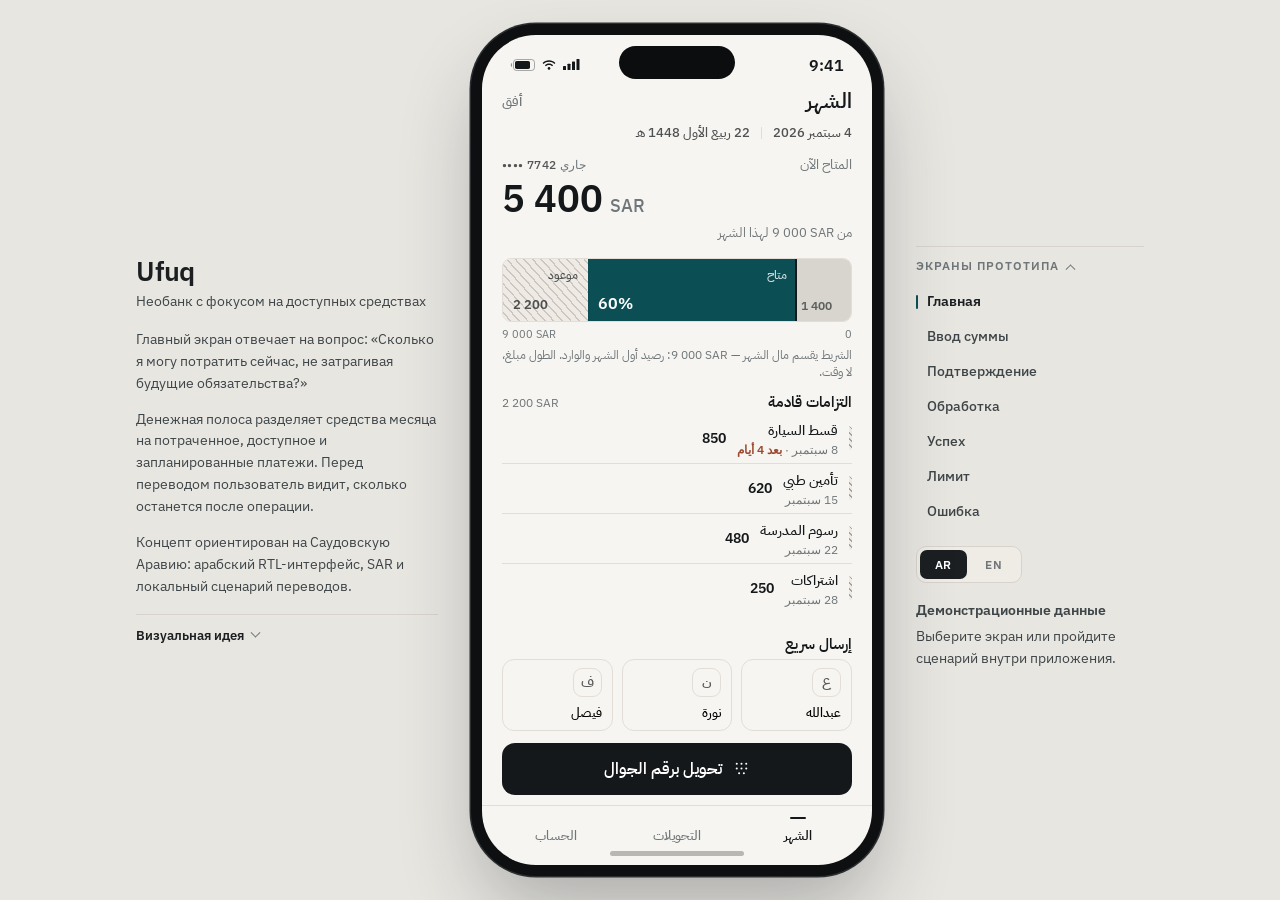
==== commit 300c1273: "Present the prototype, instead of leaving it alone on a page The phone stood by itself with its cont" ====
--- a/index.html
+++ b/index.html
@@ -4,6 +4,7 @@
 <meta charset="UTF-8" />
 <meta name="viewport" content="width=device-width, initial-scale=1.0" />
 <title>أفق — الشهر</title>
+<link rel="icon" href="data:image/svg+xml,%3Csvg xmlns=%27http://www.w3.org/2000/svg%27 viewBox=%270 0 32 32%27%3E%3Crect width=%2732%27 height=%2732%27 rx=%277%27 fill=%27%23F7F5F1%27/%3E%3Crect x=%275%27 y=%2710%27 width=%274%27 height=%2712%27 fill=%27%23D8D5CF%27/%3E%3Crect x=%279%27 y=%2710%27 width=%2714%27 height=%2712%27 fill=%27%230B4F55%27/%3E%3Crect x=%2723%27 y=%2710%27 width=%274%27 height=%2712%27 fill=%27%23EFEBE4%27/%3E%3C/svg%3E" />
 <link rel="preconnect" href="https://fonts.googleapis.com" />
 <link rel="preconnect" href="https://fonts.gstatic.com" crossorigin />
 <link href="https://fonts.googleapis.com/css2?family=IBM+Plex+Sans+Arabic:wght@400;500;600;700&family=IBM+Plex+Sans:wght@400;500;600;700&display=swap" rel="stylesheet" />
@@ -80,8 +81,9 @@
   .sec{display:flex;align-items:baseline;justify-content:space-between;margin-top:10px;margin-bottom:1px}
   .sec h2{font-size:15px;font-weight:600}
   .sec .m{font-family:'IBM Plex Sans',sans-serif;font-size:12px;color:var(--muted)}
-  .listwrap{flex:1;min-height:0;overflow-y:auto;scrollbar-width:none}
-  .listwrap::-webkit-scrollbar{display:none}
+  /* natural height, never its own scroller: the phone's body is the one place
+     that scrolls when the frame is shorter than the screen it holds */
+  .listwrap{flex:1 0 auto;min-height:0;overflow:visible}
   .ob{display:flex;align-items:center;gap:11px;padding:6px 0;border-bottom:1px solid var(--line)}
   .ob:last-child{border-bottom:none}
   .hatch{width:3px;height:24px;flex-shrink:0;border-radius:2px;background:var(--promised);background-image:repeating-linear-gradient(48deg,transparent 0 3px,rgba(20,24,26,.34) 3px 4.2px)}
@@ -114,12 +116,31 @@
 
   @media (max-width:480px){
     .status{padding-top:8px}
-    .listwrap{flex:1 0 auto;min-height:0;overflow:visible}
   }
 </style>
 </head>
 <body>
-  <div class="frame" dir="rtl" id="frame">
+<div class="stage">
+
+  <aside class="pane pane-about">
+    <h1 class="brand-name">Ufuq</h1>
+    <p class="brand-line">Необанк с фокусом на доступных средствах</p>
+    <details class="fold fold-about" id="foldAbout" open>
+      <summary><span class="lbl-full">О концепции</span><span class="lbl-short">О концепции</span></summary>
+      <div class="fold-body about-body">
+        <p>Главный экран отвечает на вопрос: «Сколько я могу потратить сейчас, не затрагивая будущие обязательства?»</p>
+        <p>Денежная полоса разделяет средства месяца на потраченное, доступное и запланированные платежи. Перед переводом пользователь видит, сколько останется после операции.</p>
+        <p>Концепт ориентирован на Саудовскую Аравию: арабский RTL-интерфейс, SAR и локальный сценарий переводов.</p>
+        <details class="fold fold-visual">
+          <summary><span class="lbl-full">Визуальная идея</span><span class="lbl-short">Визуальная идея</span></summary>
+          <p>Тёплый фон, глубокий бирюзовый и тонкие разделители создают сдержанный характер. Штриховка отличает обязательства от доступных средств. Анимация показывает изменение состояния денег, а не движение календарного времени.</p>
+        </details>
+      </div>
+    </details>
+  </aside>
+
+  <main class="pane pane-phone">
+    <div class="frame" dir="rtl" id="frame">
     <div class="island"></div>
     <div class="status" id="status"></div>
     <div class="body">
@@ -176,20 +197,26 @@
     </div>
     <div class="nav" id="nav"></div>
     <div class="home"></div>
-  </div>
-
-  <div class="cap">
-    <span class="cap-a" id="cap-a"></span>
-    <span class="cap-b" id="cap-b"></span>
-  </div>
-  <div class="ctl">
-    <div class="lang" role="group" aria-label="Language">
+    </div>
+  </main>
+
+  <aside class="pane pane-side">
+    <details class="fold fold-screens" id="foldScreens" open>
+      <summary><span class="lbl-full">Экраны прототипа</span><span class="lbl-short">Экраны</span></summary>
+      <nav class="screens" id="screens"></nav>
+    </details>
+    <div class="lang" role="group" aria-label="Язык интерфейса">
       <button type="button" data-l="ar">AR</button>
       <button type="button" data-l="en">EN</button>
     </div>
-  </div>
+    <p class="demo-note">Демонстрационные данные</p>
+    <p class="demo-hint">Выберите экран или пройдите сценарий внутри приложения.</p>
+  </aside>
+
+</div>
 
 <script src="model.js"></script>
+<script src="shell.js"></script>
 <script>
   /* every sum and every share comes from MONTH; the dictionaries below carry
      wording only, so the two screens cannot disagree about the money */
@@ -214,8 +241,7 @@
       spentList:[['نقل','4 سبتمبر'],['مطعم','3 سبتمبر'],['وقود','3 سبتمبر'],['بقالة','2 سبتمبر'],['كهرباء','1 سبتمبر'],['صيدلية','1 سبتمبر']],
       qst:'إرسال سريع',
       act:'تحويل برقم الجوال',
-      tabs:['الشهر','التحويلات','الحساب'],
-      capA:'أفق — الشهر',capB:'iPhone 390×844 · RTL · light'
+      tabs:['الشهر','التحويلات','الحساب']
     },
     en:{
       dir:'ltr',title:'Month',mark:'Ufuq',
@@ -234,8 +260,7 @@
       spentList:[['Transport','4 September'],['Dining','3 September'],['Fuel','3 September'],['Groceries','2 September'],['Electricity','1 September'],['Pharmacy','1 September']],
       qst:'Quick send',
       act:'Transfer by phone number',
-      tabs:['Month','Transfers','Account'],
-      capA:'Ufuq — Month',capB:'iPhone 390×844 · LTR · light'
+      tabs:['Month','Transfers','Account']
     }
   };
 
@@ -246,13 +271,9 @@
       : '<svg width="25" height="12" viewBox="0 0 25 12"><rect x=".5" y=".5" width="21" height="11" rx="3" stroke="#14181A" stroke-opacity=".35" fill="none"></rect><rect x="2" y="2" width="15" height="8" rx="1.8" fill="#14181A"></rect><path d="M23 4v4c.7-.3 1.2-1 1.2-2S23.7 4.3 23 4Z" fill="#14181A" fill-opacity=".45"></path></svg>';
   }
 
-  /* The language travels in the URL so it survives a transfer and the way
-     back, and ?debug=1 travels with it so a demo session stays in demo mode.
-     Nothing else is ever put in the address bar. */
-  var QP=new URLSearchParams(location.search);
-  var DEBUG=QP.get('debug')==='1';
-  var cur=null,lang=(QP.get('lang')==='en')?'en':'ar';
-  function trail(){return '&lang='+lang+(DEBUG?'&debug=1':'')}
+  /* the shell owns the language and puts it in the URL, so it survives a
+     transfer and the way back */
+  var cur=null,lang=SHELL.lang();
 
   function set(id,v){document.getElementById(id).textContent=v}
   function html(id,v){document.getElementById(id).innerHTML=v}
@@ -323,7 +344,6 @@
     set('t-s1',d.s[0]);set('t-s2',d.s[1]);set('t-s3',d.s[2]);
     set('t-ax0','0');set('t-ax1',money(MONTH.total));
     set('t-qst',d.qst);set('t-act',d.act);
-    set('cap-a',d.capA);set('cap-b',d.capB);
 
     drawBar();
 
@@ -334,7 +354,7 @@
     /* the key travels, the person's data does not: no name or number in the URL */
     [].slice.call(document.querySelectorAll('#send .r')).forEach(function(b){
       b.onclick=function(){
-        location.href='transfer.html?r='+encodeURIComponent(b.dataset.r)+trail();
+        location.href=SHELL.transferUrl(b.dataset.r,'amount');
       };
     });
 
@@ -366,22 +386,7 @@
     });
   }
 
-  [].slice.call(document.querySelectorAll('.lang button')).forEach(function(b){
-    b.addEventListener('click',function(){
-      document.querySelectorAll('.lang button').forEach(function(x){x.classList.remove('on')});
-      b.classList.add('on');
-      render(b.dataset.l);
-      /* keep the address bar in step, so a reload or a shared link opens in
-         the language that is on screen */
-      QP.set('lang',lang);
-      history.replaceState(null,'','?'+QP.toString());
-    });
-  });
-
-  /* the arriving language also sets the toggle, so the control matches the screen */
-  [].slice.call(document.querySelectorAll('.lang button')).forEach(function(b){
-    b.classList.toggle('on',b.dataset.l===lang);
-  });
+  SHELL.init({page:'index',current:'home',onLang:render});
   render(lang);
 </script>
 </body>
--- a/shell.css
+++ b/shell.css
@@ -1,62 +1,164 @@
-/* Presentation shell — the phone mockup, its caption and the language
-   switcher. Shared by both screens so they sit, scroll and place their
-   controls identically; the app's own styling stays inside each page. */
+/* Presentation shell — how the prototype is shown, not how the bank works.
+
+   On a desktop it is three columns: what the concept is, the phone itself, and
+   the way to every screen. The composition is identical on both pages, so the
+   phone and the panels stay put as screens change. Everything inside the frame
+   is the bank's own styling and lives in the pages. */
+
+:root{
+  --stage:#E8E6E1;
+  --stage-ink:#1B1F21;
+  --stage-body:#3E4548;
+  --stage-muted:#6E7679;
+  --stage-line:#D7D3CC;
+  --stage-accent:#0B4F55;
+}
 
 html{height:100%}
-
-/* The frame's 12.5px ring and its drop shadow are box-shadows: they paint
-   outside the box and take no part in layout. Centring a fixed-height body
-   therefore parks the ring above the scroll origin, where nothing can reach
-   it — that is what clipped the top of the phone.
-
-   min-height (not height) lets the body grow past the viewport instead of
-   centring into it. A tall window still centres the composition; a short one
-   has no free space to distribute, so it starts at the gutter and scrolls
-   down. The gutter is the ring's room. */
 body{
   min-height:100%;
-  background:#E8E6E1;
-  display:flex;flex-direction:column;
-  align-items:center;justify-content:center;
-  gap:22px;
-  padding:40px 24px 48px;
+  background:var(--stage);
+  color:var(--stage-ink);
   overflow-x:hidden;
 }
 
-.frame{width:390px;height:844px;flex-shrink:0;border-radius:54px;background:var(--paper);color:var(--ink);position:relative;overflow:hidden;display:flex;flex-direction:column;box-shadow:0 0 0 11px #0d0f11,0 0 0 12.5px #2b2f31,0 40px 80px rgba(30,34,40,.30)}
+/* --gutter is the breathing room above and below the composition; the frame
+   is sized against it, so the phone always lands inside the window. */
+.stage{
+  --gutter:clamp(14px,2.2vh,28px);
+  display:grid;
+  grid-template-columns:minmax(250px,302px) auto minmax(198px,228px);
+  align-items:center;
+  justify-content:center;
+  gap:clamp(22px,3.4vw,58px);
+  min-height:100dvh;
+  padding:var(--gutter) clamp(18px,2.6vw,44px);
+}
+.pane-about{grid-column:1}
+.pane-phone{grid-column:2;display:flex;justify-content:center}
+.pane-side{grid-column:3}
+
+/* ---------- the phone ---------- */
+
+/* The ring and the drop shadow are box-shadows: they paint outside the box and
+   take no part in layout, so the height budget has to allow for them by hand.
+   A tall window keeps the phone at its design height; a short one shortens it
+   and the phone scrolls its own content, exactly as it does at full bleed.
+   Width, type sizes and control sizes never change. */
+.frame{
+  width:390px;flex-shrink:0;
+  height:min(844px,calc(100dvh - 2*var(--gutter) - 31px));
+  border-radius:54px;background:var(--paper);color:var(--ink);
+  position:relative;overflow:hidden;display:flex;flex-direction:column;
+  box-shadow:0 0 0 11px #0d0f11,0 0 0 12.5px #2b2f31,0 40px 80px rgba(30,34,40,.30);
+}
 .frame[dir=ltr]{font-family:'IBM Plex Sans','IBM Plex Sans Arabic',sans-serif}
 
-.cap{display:flex;flex-direction:column;align-items:center;gap:4px}
-.cap-a{font-size:19px;font-weight:600;color:var(--ink);font-family:'IBM Plex Sans',sans-serif}
-.cap-b{font-family:'IBM Plex Sans',sans-serif;font-size:12.5px;color:#78807F}
+/* One scroll region per screen, and only when the frame is too short for the
+   content: the phone's own body scrolls while its status bar and tab bar stay
+   put. The pages give their lists and action zones a natural height to match
+   (flex:1 0 auto), so no second scroller opens inside this one. */
+.body{overflow-y:auto;overscroll-behavior:contain;scrollbar-width:none}
+.body::-webkit-scrollbar{display:none}
 
-/* controls that belong to the mockup, not to the bank */
-.ctl{display:flex;flex-direction:column;align-items:center;gap:10px}
+/* The actions ride along the bottom of that scroll region, so a screen that
+   has to scroll inside a shortened frame never puts its primary action out of
+   reach. They sit on paper, and the content passes under a short fade. */
+/* --pad-b mirrors the pages' own .body padding-bottom. Sticky pins to the
+   content box, so without claiming that last strip the content would go on
+   showing through underneath the footer. */
+.body{--pad-b:10px}
+   Only the transfer's actions are pinned: those complete a step and must be
+   there when the step is on screen. The Month screen is a list — its button
+   sits at the end of the list and is reached by scrolling to it, the way any
+   phone screen behaves, rather than covering the quick-send row. */
+.zone-act{position:sticky;bottom:calc(-1 * var(--pad-b));z-index:6;flex-shrink:0;display:flex;flex-direction:column;background:var(--paper);padding-bottom:var(--pad-b)}
+.zone-act::before{content:'';position:absolute;inset-inline:0;top:-16px;height:16px;background:linear-gradient(to top,var(--paper),rgba(247,245,241,0));pointer-events:none}
 
-/* One switcher, one panel, same place on both screens. */
-.lang{display:flex;gap:4px;direction:ltr;background:#F1EFEA;border:1px solid #CFCAC2;border-radius:11px;padding:4px}
-.lang button{border:none;background:none;border-radius:8px;padding:8px 18px;font-family:'IBM Plex Sans',sans-serif;font-size:12.5px;font-weight:600;letter-spacing:.07em;color:#767E7D;transition:background .14s ease,color .14s ease}
-.lang button:hover{color:var(--ink)}
-.lang button.on{background:var(--ink);color:#fff}
+/* ---------- left: the concept ---------- */
 
-/* Demo-only state switcher. Filled in solely under ?debug=1; empty otherwise,
-   and an empty panel takes no room and draws no chrome. */
-.steps{display:flex;flex-wrap:wrap;justify-content:center;gap:4px;direction:ltr;background:#F1EFEA;border:1px solid #CFCAC2;border-radius:11px;padding:4px}
-.steps:empty{display:none}
-.steps button{border:none;background:none;border-radius:8px;padding:7px 12px;font-family:'IBM Plex Sans',sans-serif;font-size:11.5px;font-weight:600;color:#767E7D}
-.steps button.on{background:var(--ink);color:#fff}
+.brand-name{font-family:'IBM Plex Sans',sans-serif;font-size:27px;font-weight:600;letter-spacing:-.015em;line-height:1.1}
+.brand-line{font-size:14.5px;line-height:1.45;color:var(--stage-muted);margin-top:6px}
+.pane p{font-size:13.5px;line-height:1.62;color:var(--stage-body)}
+.about-body p{margin-top:14px}
 
-/* Narrow screens: the frame stops being a mockup and becomes the app.
-   Full bleed, natural page scroll, and the flexible box keeps its content
-   height instead of collapsing — the frame grows, the content never spills. */
+/* a fold, not a card: a rule and a caret, nothing that competes with the phone */
+.fold{margin-top:16px;border-top:1px solid var(--stage-line);padding-top:11px}
+.fold>summary{list-style:none;cursor:pointer;font-size:13px;font-weight:600;color:var(--stage-ink);display:flex;align-items:center;gap:8px}
+.fold>summary::-webkit-details-marker{display:none}
+.fold>summary::after{content:'';width:6px;height:6px;flex-shrink:0;border-right:1.5px solid var(--stage-muted);border-bottom:1.5px solid var(--stage-muted);transform:rotate(45deg) translate(-2px,-2px);transition:transform .18s ease}
+.fold[open]>summary::after{transform:rotate(-135deg) translate(-2px,-2px)}
+.fold .lbl-short{display:none}
+.fold-body>p:first-child{margin-top:12px}
+
+/* on a wide desktop the concept is simply there to read */
+@media (min-width:1180px){
+  .fold-about{margin-top:0;border-top:none;padding-top:0}
+  .fold-about>summary{display:none}
+  .fold-about .about-body>p:first-child{margin-top:16px}
+}
+
+/* ---------- right: every screen, one click away ---------- */
+
+.pane-h{font-size:11.5px;font-weight:600;letter-spacing:.09em;text-transform:uppercase;color:var(--stage-muted)}
+.fold-screens>summary{font-size:11.5px;font-weight:600;letter-spacing:.09em;text-transform:uppercase;color:var(--stage-muted)}
+.screens{display:flex;flex-direction:column;margin-top:9px;margin-inline-start:-10px}
+.screens button{
+  appearance:none;border:none;background:none;text-align:start;width:100%;
+  font-family:inherit;font-size:14px;font-weight:500;color:var(--stage-body);
+  padding:7px 10px;border-radius:8px;cursor:pointer;
+  display:flex;align-items:center;gap:9px;
+  transition:background .14s ease,color .14s ease;
+}
+.screens button::before{content:'';width:2px;height:14px;flex-shrink:0;border-radius:2px;background:transparent;transition:background .14s ease}
+.screens button:hover{background:rgba(20,24,26,.045);color:var(--stage-ink)}
+.screens button.on{color:var(--stage-ink);font-weight:600}
+.screens button.on::before{background:var(--stage-accent)}
+
+.pane-side .lang{margin-top:17px}
+.demo-note{font-size:12px;font-weight:600;color:var(--stage-ink);margin-top:17px}
+.demo-hint{font-size:12px;line-height:1.5;color:var(--stage-muted);margin-top:4px}
+
+.lang{display:inline-flex;gap:3px;direction:ltr;background:#EFECE6;border:1px solid var(--stage-line);border-radius:10px;padding:3px}
+.lang button{border:none;background:none;border-radius:7px;padding:7px 15px;font-family:'IBM Plex Sans',sans-serif;font-size:12px;font-weight:600;letter-spacing:.07em;color:var(--stage-muted);cursor:pointer;transition:background .14s ease,color .14s ease}
+.lang button:hover{color:var(--stage-ink)}
+.lang button.on{background:var(--stage-ink);color:#fff}
+
+/* ---------- two columns: the phone and one compact panel ---------- */
+
+@media (max-width:1179px){
+  /* the empty tracks top and bottom centre the pair of panels against the
+     phone instead of letting the slack open a gap between them */
+  .stage{grid-template-columns:auto minmax(226px,286px);grid-template-rows:1fr auto auto 1fr}
+  .pane-phone{grid-column:1;grid-row:1 / -1;align-self:center}
+  .pane-about{grid-column:2;grid-row:2;align-self:end}
+  .pane-side{grid-column:2;grid-row:3;align-self:start;margin-top:20px}
+  .pane-about .brand-name{font-size:23px}
+}
+
+/* ---------- one column: the page simply scrolls ---------- */
+
+@media (max-width:699px){
+  .stage{grid-template-columns:minmax(0,1fr);grid-template-rows:auto auto auto;gap:20px;align-items:start}
+  .pane-about{grid-column:1;grid-row:1;align-self:start}
+  .pane-phone{grid-column:1;grid-row:2}
+  .pane-side{grid-column:1;grid-row:3;margin-top:0}
+  .frame{height:844px}
+  .fold .lbl-full{display:none}
+  .fold .lbl-short{display:inline}
+  .fold-screens{margin-top:0;border-top:none;padding-top:0}
+}
+
+/* ---------- full bleed: the frame stops being a mockup and becomes the app.
+     No decorative ring where the app already fills the screen. ---------- */
+
 @media (max-width:480px){
-  /* The service strip keeps its own row and the app takes what is left, so
-     the switcher sits on the first screen rather than a scroll below it —
-     and no hard-coded strip height has to be kept in sync. */
-  body{flex-direction:column;align-items:stretch;justify-content:flex-start;gap:0;padding:0;background:var(--paper);min-height:100vh;min-height:100dvh}
-  .frame{width:100%;height:auto;flex:1 0 auto;border-radius:0;box-shadow:none}
-  .island,.home,.cap{display:none}
-  .ctl{gap:0;align-items:stretch}
-  .lang,.steps{width:100%;border:none;border-radius:0;border-top:1px solid var(--line);background:var(--paper);justify-content:center;gap:8px;padding:8px 10px}
-  .lang button{padding:9px 24px;font-size:13px}
+  .stage{padding:0;gap:0;min-height:0}
+  .pane-about{padding:18px 18px 4px}
+  .pane-side{padding:14px 18px 22px;border-top:1px solid var(--stage-line)}
+  .frame{width:100%;height:auto;min-height:0;border-radius:0;box-shadow:none}
+  .island,.home{display:none}
+  .body{overflow-y:visible}
+  .lang{width:100%;justify-content:center}
+  .lang button{flex:1;padding:10px 0;font-size:13px}
 }
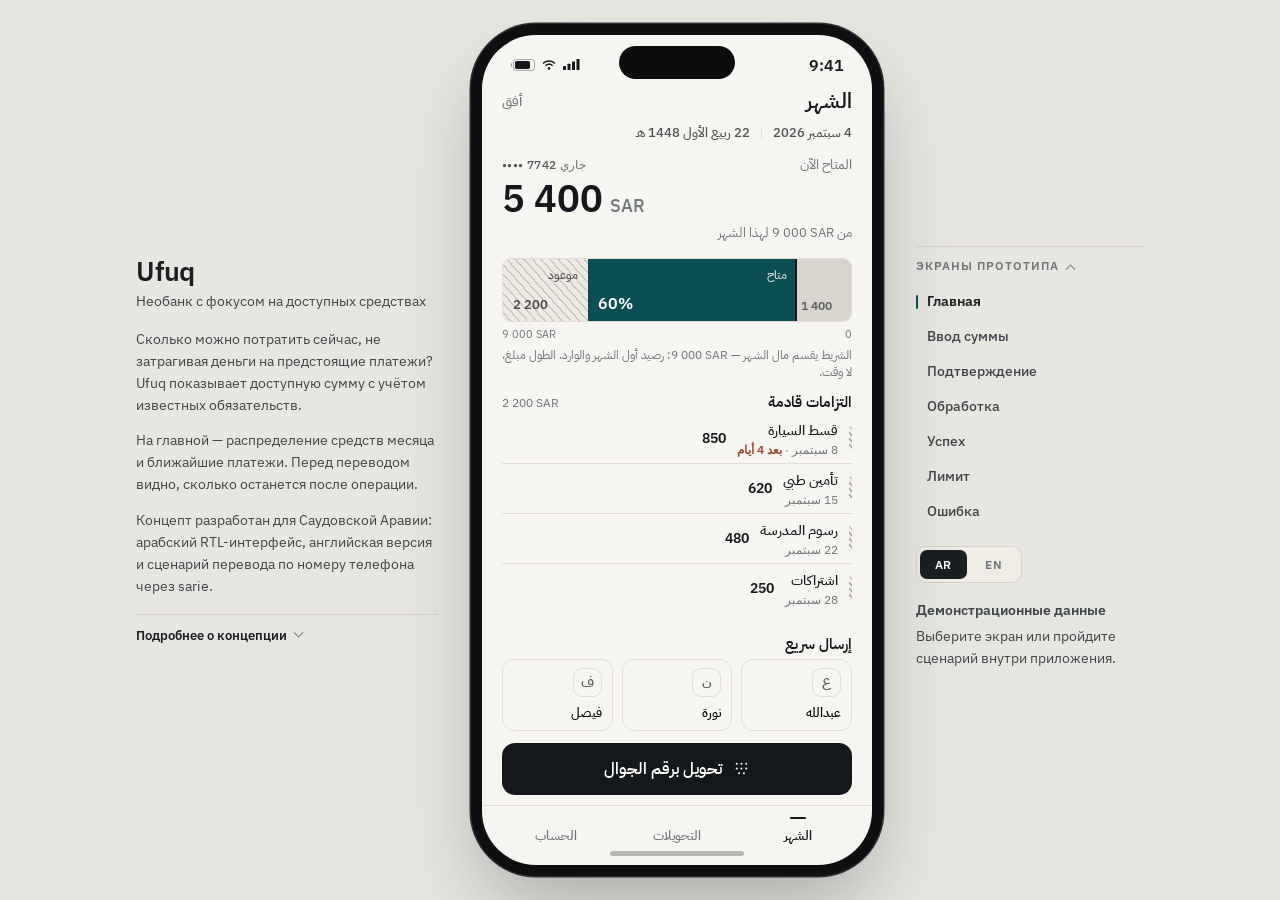
==== commit b2d51730: "Say what the concept is, and let the long version scroll on its own The panel beside the phone now l" ====
--- a/index.html
+++ b/index.html
@@ -128,12 +128,21 @@
     <details class="fold fold-about" id="foldAbout" open>
       <summary><span class="lbl-full">О концепции</span><span class="lbl-short">О концепции</span></summary>
       <div class="fold-body about-body">
-        <p>Главный экран отвечает на вопрос: «Сколько я могу потратить сейчас, не затрагивая будущие обязательства?»</p>
-        <p>Денежная полоса разделяет средства месяца на потраченное, доступное и запланированные платежи. Перед переводом пользователь видит, сколько останется после операции.</p>
-        <p>Концепт ориентирован на Саудовскую Аравию: арабский RTL-интерфейс, SAR и локальный сценарий переводов.</p>
-        <details class="fold fold-visual">
-          <summary><span class="lbl-full">Визуальная идея</span><span class="lbl-short">Визуальная идея</span></summary>
-          <p>Тёплый фон, глубокий бирюзовый и тонкие разделители создают сдержанный характер. Штриховка отличает обязательства от доступных средств. Анимация показывает изменение состояния денег, а не движение календарного времени.</p>
+        <p>Сколько можно потратить сейчас, не затрагивая деньги на предстоящие платежи? Ufuq показывает доступную сумму с учётом известных обязательств.</p>
+        <p>На главной — распределение средств месяца и ближайшие платежи. Перед переводом видно, сколько останется после операции.</p>
+        <p>Концепт разработан для Саудовской Аравии: арабский RTL-интерфейс, английская версия и сценарий перевода по номеру телефона через sarie.</p>
+        <!-- the long read is a fold, closed by default: the short text above is
+             the whole concept, this is the reasoning behind it -->
+        <details class="fold fold-more">
+          <summary><span class="lbl-full">Подробнее о концепции</span><span class="lbl-short">Подробнее</span></summary>
+          <p>Главный экран отвечает не на вопрос «сколько у меня на счёте», а на вопрос «сколько я могу потратить сейчас, не затрагивая деньги на предстоящие платежи».</p>
+          <p>Текущий баланс не объясняет, какая часть средств уже предназначена рассрочкам, страховке, школьным взносам. Ufuq показывает доступную сумму с учётом известных обязательств. Полоса под ней делит средства месяца: потрачено, доступно, предстоящие платежи.</p>
+          <p><b>Рынок.</b> В рамках задания я выбрал Саудовскую Аравию как конкретный рынок внутри MENA — со своей валютой, платёжной инфраструктурой и языковым контекстом. Покупки с отложенной оплатой там распространены, поэтому учёт будущих платежей уместен. Я предполагаю, что такое разделение помогает принимать повседневные финансовые решения. Эту гипотезу нужно проверить на пользователях.</p>
+          <p><b>Главный экран.</b> Бирюзовый — главный цветовой акцент: он выделяет доступные средства. Предстоящие платежи и деньги в пути дополнительно отмечены штриховкой, чтобы различаться не только по цвету. Под полосой список обязательств: он объясняет, из чего складывается штрихованный сегмент.</p>
+          <p><b>Перевод.</b> Сценарий опирается на sarie — национальную систему мгновенных платежей: перевод по номеру телефона, показ имени получателя до отправки, ограничение суммы при переводе без добавления получателя. При превышении лимита можно изменить сумму, отправить допустимую часть или добавить получателя. При вводе суммы пользователь видит, сколько останется после перевода. Небольшие суммы дополнительно подписаны под полосой. Если перевод не прошёл, деньги остаются на счёте, а сумма сохраняется для повтора.</p>
+          <p><b>Локализация.</b> Интерфейс работает в арабском RTL и английском LTR. Суммы и номера сохраняют привычный порядок чтения. Размеры шрифта и межстрочные интервалы подбирались с учётом арабской версии, в английской сохранена та же типографическая иерархия. Обращение согласуется с получателем по роду.</p>
+          <p><b>Начало и смена месяца.</b> Например, если из 9 000 SAR на предстоящие платежи предусмотрено 2 200 SAR, доступно 6 800 SAR — даже если расходов в этом месяце ещё не было. В продуктовой модели новый месяц начинает новый учёт расходов, но не обнуляет деньги: неизрасходованное сохраняется, неоплаченные обязательства остаются, регулярные платежи следующего месяца добавляются.</p>
+          <p><b>Допущения.</b> Обязательства в прототипе заданы заранее. Сохранение состояния между перезагрузками вне объёма прототипа. Арабские тексты требуют вычитки носителем.</p>
         </details>
       </div>
     </details>
--- a/shell.css
+++ b/shell.css
@@ -64,14 +64,15 @@
 /* The actions ride along the bottom of that scroll region, so a screen that
    has to scroll inside a shortened frame never puts its primary action out of
    reach. They sit on paper, and the content passes under a short fade. */
-/* --pad-b mirrors the pages' own .body padding-bottom. Sticky pins to the
+/* Only the transfer's actions are pinned: those complete a step and must be
+   there while the step is on screen. The Month screen is a list — its button
+   sits at the end of that list and is reached by scrolling to it, the way any
+   phone screen behaves, rather than covering the quick-send row.
+
+   --pad-b mirrors the pages' own .body padding-bottom. Sticky pins to the
    content box, so without claiming that last strip the content would go on
    showing through underneath the footer. */
 .body{--pad-b:10px}
-   Only the transfer's actions are pinned: those complete a step and must be
-   there when the step is on screen. The Month screen is a list — its button
-   sits at the end of the list and is reached by scrolling to it, the way any
-   phone screen behaves, rather than covering the quick-send row. */
 .zone-act{position:sticky;bottom:calc(-1 * var(--pad-b));z-index:6;flex-shrink:0;display:flex;flex-direction:column;background:var(--paper);padding-bottom:var(--pad-b)}
 .zone-act::before{content:'';position:absolute;inset-inline:0;top:-16px;height:16px;background:linear-gradient(to top,var(--paper),rgba(247,245,241,0));pointer-events:none}
 
@@ -98,6 +99,23 @@
   .fold-about .about-body>p:first-child{margin-top:16px}
 }
 
+/* The long read is a fold inside this panel, so opening it must not be able
+   to grow the composition: the panel takes at most the height the stage gives
+   it and scrolls its own text. The phone therefore never moves and never gets
+   clipped, whatever is open on the left.
+
+   The scrollbar is parked in the column gap (padding + negative margin of the
+   same size), so the text keeps its measure whether or not it is scrolling.
+
+   Below 700px this does not apply: the page is a single column there and
+   scrolling the page is the right behaviour. */
+@media (min-width:700px){
+  .pane-about{
+    max-height:calc(100dvh - 2*var(--gutter));
+    overflow-y:auto;overscroll-behavior:contain;scrollbar-width:thin;
+    padding-inline-end:10px;margin-inline-end:-10px;
+  }
+}
 /* ---------- right: every screen, one click away ---------- */
 
 .pane-h{font-size:11.5px;font-weight:600;letter-spacing:.09em;text-transform:uppercase;color:var(--stage-muted)}
@@ -136,6 +154,15 @@
   .pane-about .brand-name{font-size:23px}
 }
 
+/* The concept panel shares this column with the screen list, so its cap cannot
+   be written against the window alone. Pinning the stage to the window and
+   letting the panel's own row shrink below its content hands it exactly the
+   height the list leaves, without a hand-tuned number. */
+@media (min-width:700px) and (max-width:1179px){
+  .stage{height:100dvh;grid-template-rows:1fr minmax(0,auto) auto 1fr}
+  .pane-about{max-height:100%}
+}
+
 /* ---------- one column: the page simply scrolls ---------- */
 
 @media (max-width:699px){
